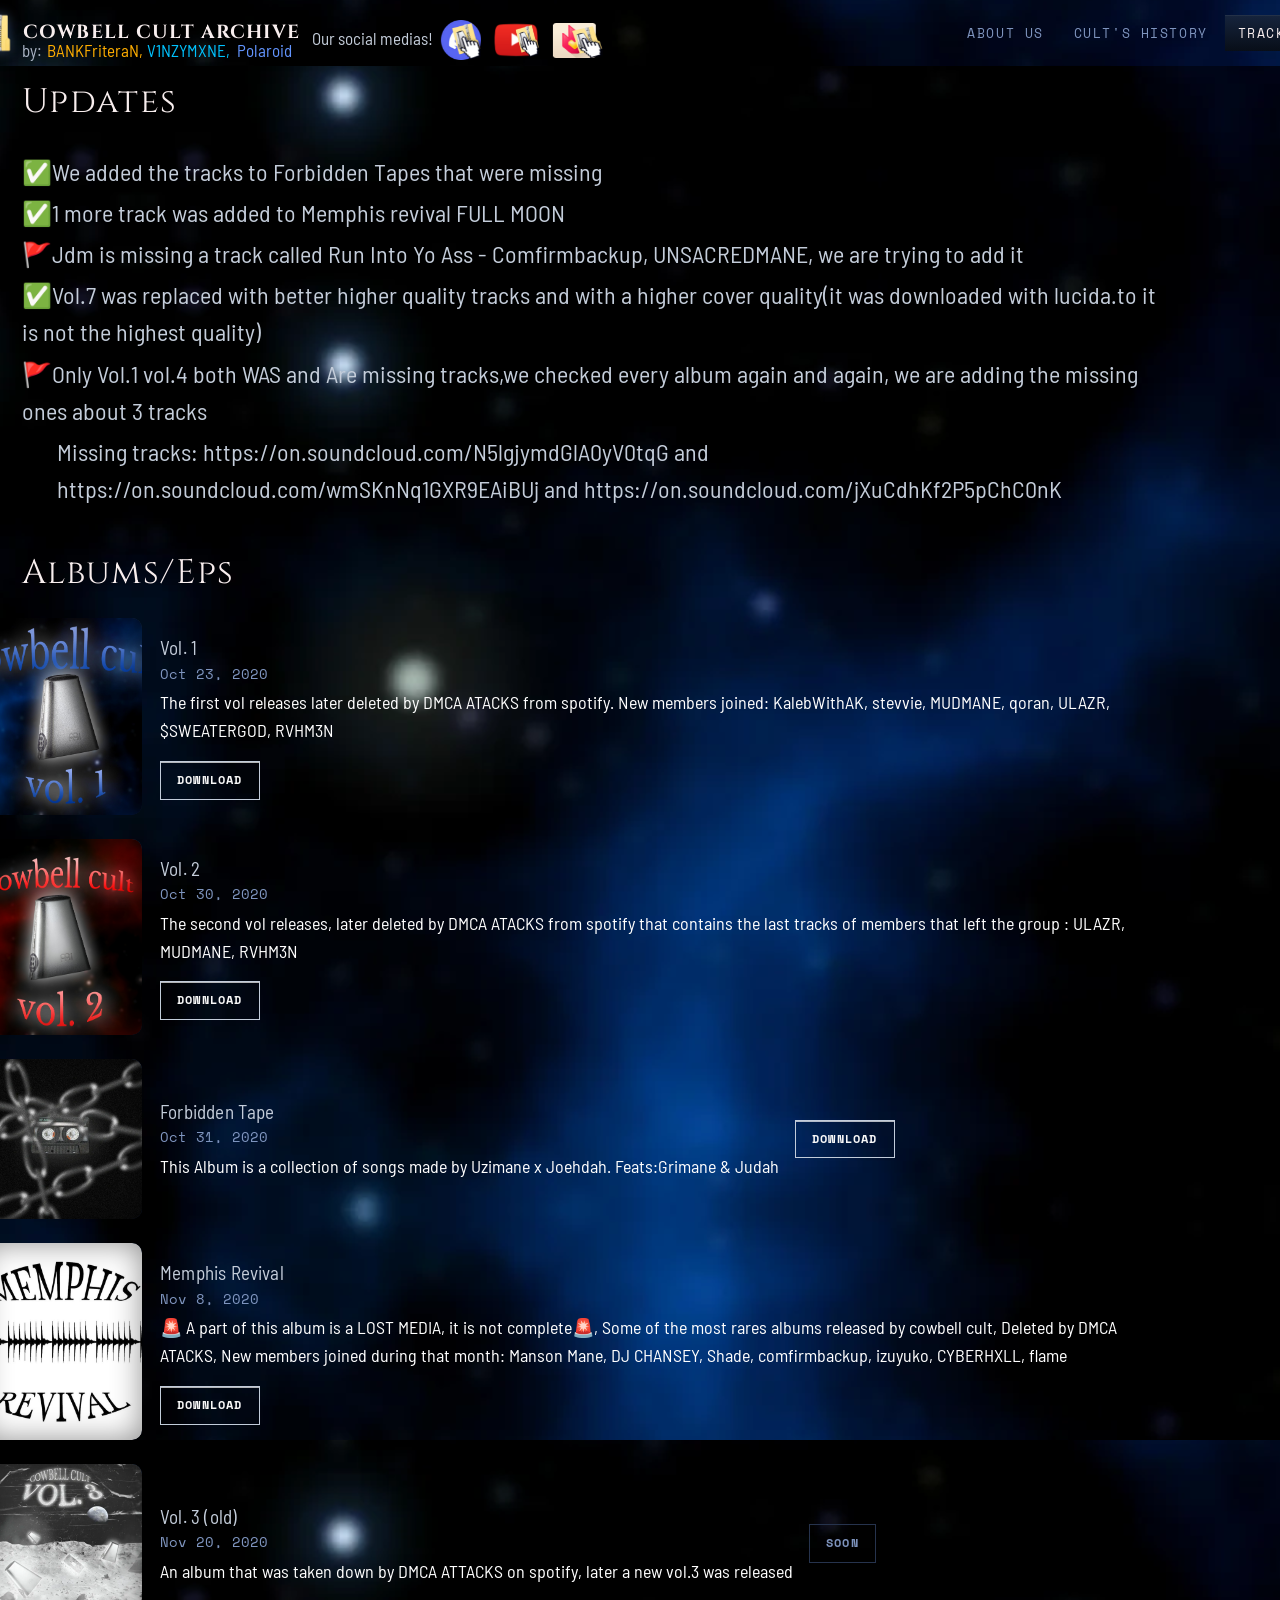
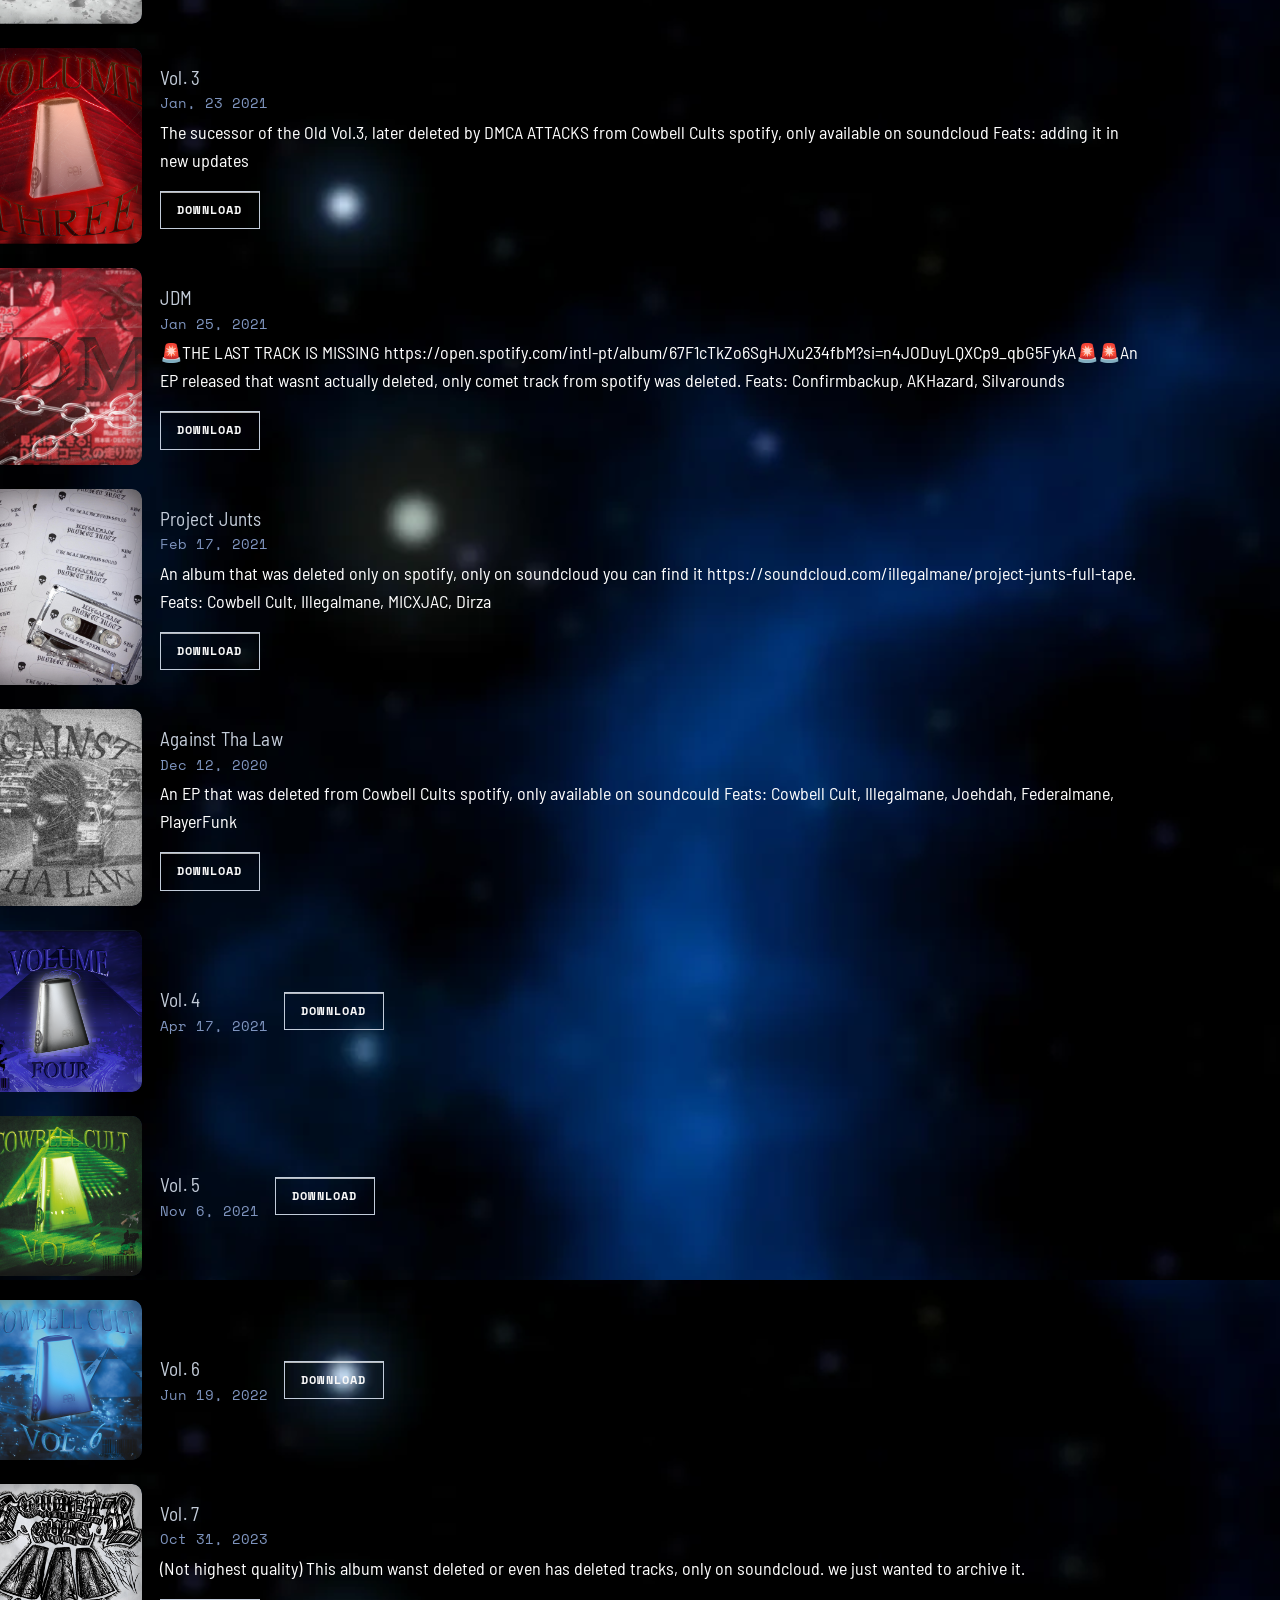
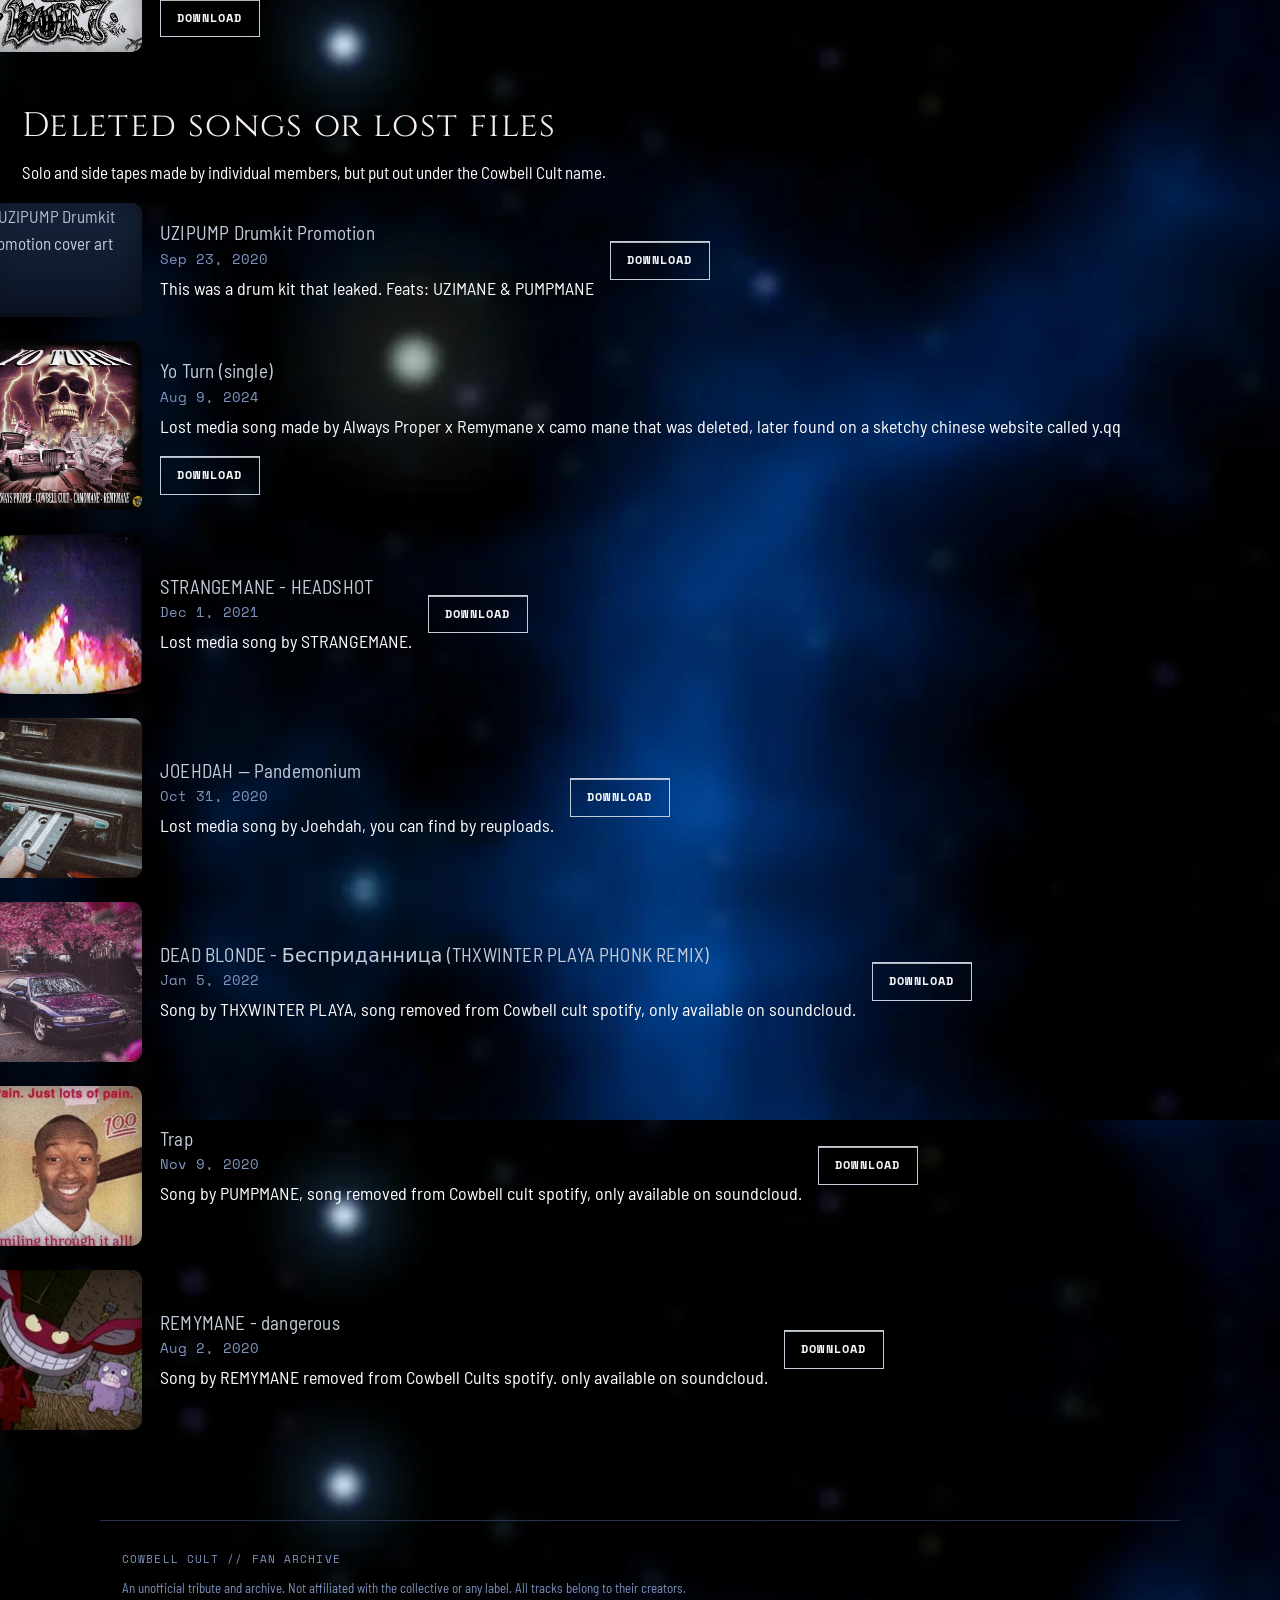
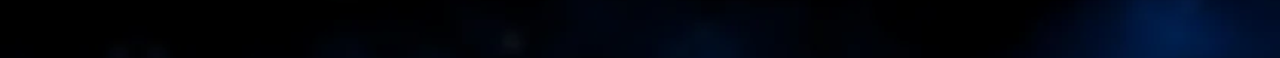
==== archive/index.html @ e98da4b5 "Update index.html" ====
<!DOCTYPE html>
<html lang="en">
<head>
<meta charset="UTF-8">
<meta name="viewport" content="width=device-width, initial-scale=1.0">
<title>Cowbell Cult Archive</title>
<link rel="icon" type="image/png" href="../assets2/cowbell.png">
<link rel="preconnect" href="https://fonts.googleapis.com">
<link rel="preconnect" href="https://fonts.gstatic.com" crossorigin>
<link href="https://fonts.googleapis.com/css2?family=Cinzel:wght@500;600;700;800;900&family=Barlow+Semi+Condensed:wght@400;500;600;700&family=Space+Mono:wght@400;700&display=swap" rel="stylesheet">
<style>
::-webkit-scrollbar{
  display:none
}
:root{
  background-image: url("../assets2/cowbell background.png");
  --steel:#26334d;--steel-2:#3d5fa1;--chrome-hi:#f8eeee;--chrome:#c4aaaa;--chrome-lo:rgb(126, 148, 190);
  --ice:#7fa9ff;--ice-deep:#2f6bff;--rust:#c87248;--rust-dim:#8a5436;--ink:#c4cdda;--ink-dim:#ffffff;--gold:#d8c06a;--r:4px;
}
*{box-sizing:border-box}
html{scroll-behavior:smooth}
body{
  margin:0;
  background:radial-gradient(1200px 700px at 50% -200px, #11203a 0%, rgba(17,32,58,0) 60%),linear-gradient(180deg, var(--mid) 0%, var(--void) 100%);
  color:var(--ink);font-family:"Barlow Semi Condensed",system-ui,sans-serif;font-size:17px;line-height:1.55;
  -webkit-font-smoothing:antialiased;overflow-x:hidden;
}
a{color:var(--ice);text-decoration:none}
.mono{font-family:"Space Mono",monospace}
.chrome-text{
  font-family:"Cinzel",serif;text-transform:uppercase;line-height:.98;font-weight:900;
  background:linear-gradient(180deg,#ffffff 0%,#d6dde8 36%,#7d8799 52%,#aeb9c9 54%,#f2f6fc 74%,#9aa5b6 100%);
  -webkit-background-clip:text;background-clip:text;color:transparent;filter:drop-shadow(0 1px 0 rgba(0,0,0,.6));
}
header{position:sticky;top:0;z-index:10;background: url("../assets2/cowbell background.png"); ;border-bottom:5px; margin-left: -300px; }
.bar{max-width:1080px;margin:0 auto;padding:13px 22px;display:flex;align-items:center;justify-content:space-between;gap:16px}
.brand{display:flex;align-items:center;gap:11px;min-width:0}
.bell{width:40px;height:40px;flex:0 0 auto;object-fit:contain;display:block;filter:drop-shadow(0 0 6px rgba(127,169,255,.35))}
.brand b{font-family:"Cinzel",serif;font-size:19px;letter-spacing:.06em;font-weight:700;text-transform:uppercase;white-space:nowrap;color:var(--chrome-hi)}
nav{margin-right: -300px;display:flex;gap:4px}
.tab{ font-family:"Space Mono",monospace;font-size:13px;letter-spacing:.12em;text-transform:uppercase;color:var(--chrome-lo); padding:8px 13px;cursor:pointer;transition:color .18s;display:inline-block}.tab{font-family:"Space Mono",monospace;font-size:13px;letter-spacing:.12em;text-transform:uppercase;color:var(--chrome-lo); padding:8px 13px;cursor:pointer;transition:color .18s;display:inline-block}
.tab:hover{color:var(--chrome-hi)}
.tab.active{color:var(--chrome-hi);border-color:var(--steel-2);background:linear-gradient(180deg,#16243d,#080e18);box-shadow:inset 0 1px 0 rgba(255,255,255,.06)}
.tab:hover{color:var(--chrome-hi)}
main{max-width:1080px;margin:0 auto;padding:0 22px 90px}
.hero{padding:64px 0 30px;position:relative;text-align:center}
.hero .plate{font-size:clamp(52px,13vw,132px);letter-spacing:.02em;margin:0}
.hero .sub{margin:14px auto 0;max-width:640px;color:var(--ink-dim);font-size:16px}
.sec-head{margin:62px 0 6px;display:flex;align-items:baseline;gap:14px;flex-wrap:wrap}
.sec-head h2{font-family:"Cinzel",serif;letter-spacing:.04em;font-weight:400;font-size:clamp(26px,4.4vw,34px);margin:0;color:var(--chrome-hi)}
.sec-head .sub-note{color:var(--ink-dim);font-size:14px;font-family:"Space Mono",monospace;letter-spacing:.04em}
.lede{color:var(--ink-dim);max-width:680px;margin:0 0 8px}
.year-band{font-family:"Cinzel",serif;font-size:15px;letter-spacing:.22em;color:var(--chrome-lo);font-weight:700;text-transform:uppercase;margin:38px 0 4px;padding-left:42px;position:relative}
.timeline{position:relative;margin-top:14px;padding-left:42px}
.timeline::before{content:"";position:absolute;left:14px;top:6px;bottom:6px;width:2px;background:linear-gradient(180deg,var(--steel-2),var(--steel) 60%,transparent)}
.tl-item{position:relative;padding:14px 0 22px}
.tl-item::before{content:"";position:absolute;left:-34px;top:20px;width:13px;height:13px;background:var(--mid);border:2px solid var(--chrome-lo);box-shadow:0 0 0 4px rgba(4,6,12,1)}
.tl-item.k-release::before{border-color:var(--chrome)}
.tl-item.k-gain::before{border-color:var(--ice)}
.tl-item.k-loss::before{border-color:var(--rust)}
.tl-head{display:flex;align-items:center;gap:12px;flex-wrap:wrap}
.kind{font-family:"Space Mono",monospace;font-size:10px;letter-spacing:.16em;text-transform:uppercase;padding:3px 8px;border:1px solid var(--steel);color:var(--chrome-lo)}
.k-release .kind{color:var(--chrome);border-color:var(--steel-2)}
.k-gain .kind{color:var(--ice);border-color:#2c4a86;background:rgba(47,107,255,.08)}
.k-loss .kind{color:var(--rust);border-color:var(--rust-dim);background:rgba(200,114,72,.08)}
.tl-date{font-family:"Space Mono",monospace;font-size:12px;color:var(--chrome-lo)}
.tl-title{font-size:20px;font-weight:600;color:var(--chrome-hi);margin:7px 0 3px;letter-spacing:.01em}
.tl-body{color:var(--ink-dim);font-size:15.5px;max-width:640px}
.struck{display:inline-block;font-family:"Space Mono",monospace;font-size:10px;letter-spacing:.1em;color:var(--rust);border:1px solid var(--rust-dim);padding:1px 6px;margin-left:6px;vertical-align:middle}
.board{border:1px solid var(--steel);overflow:hidden;margin-top:18px;background:linear-gradient(180deg,#101d33,#0a1322)}
.board-top{display:flex;align-items:center;justify-content:space-between;gap:14px;flex-wrap:wrap;padding:16px 20px;border-bottom:1px solid var(--steel);background:linear-gradient(180deg,#14253f,#0e1a2e)}
.board-top .name{font-family:"Cinzel",serif;letter-spacing:.05em;font-size:18px;font-weight:700;color:var(--chrome-hi);text-transform:uppercase}
.online{display:inline-flex;align-items:center;gap:8px;font-family:"Space Mono",monospace;font-size:12px;letter-spacing:.14em;color:var(--ice)}
.online .dot{width:9px;height:9px;background:var(--ice);box-shadow:0 0 10px var(--ice)}
.grid-info{display:grid;grid-template-columns:repeat(2,1fr)}
.info{padding:14px 20px;border-top:1px solid rgba(38,51,77,.6);border-right:1px solid rgba(38,51,77,.6)}
.info .k{font-family:"Space Mono",monospace;font-size:10px;letter-spacing:.18em;text-transform:uppercase;color:var(--chrome-lo)}
.info .v{margin-top:4px;color:var(--ink);font-size:15px}
.info .v b{color:var(--chrome-hi)}
.tapes{border-radius:10px;display:grid;gap:24px;margin-top:18px;margin-left: -140px;}
.tape{border-radius:10px;display:flex;align-items:stretch;gap:0;border:1px ;overflow:hidden;/* background-image: url("../assets2/vol5.png");*/}
.tape:hover{border-radius:10px;}
.tape .cover{border-radius:10px;flex:0 0 160px;width:104px;align-self:stretch;display:block;position:relative;border-right:1px;background:linear-gradient(180deg,#16243c,#0c1424);overflow:hidden}
.tape .cover img{border-radius:10px;width:100%;height:100%;min-height:104px;object-fit:cover;display:block}
.tape .cover::after{border-radius:10px;content:"";position:absolute;inset:0;pointer-events:none;box-shadow:inset 0 0 30px rgba(0,0,0,.45)}
.tape .body{border-radius:10px;lex:1;padding:15px 18px;display:flex;align-items:center;justify-content:space-between;gap:16px;flex-wrap:wrap}
.tape .left .t{border-radius:10px;font-size:19px;font-weight:700 (--chrome-hi);letter-spacing:.01em}
.tape .left .d{border-radius:10px;font-family:"Space Mono",monospace;font-size:14px;color:var(--chrome-lo);}
.tape .left .feat{border-radius:10px;color:var(--ink-dim);font-size:18px;margin-top:5px}
.tape .right{border-radius:10px;display:flex;align-items:center;gap:10px}
.fmt{font-family:"Space Mono",monospace;font-size:10px;letter-spacing:.1em;color:var(--chrome-lo);border:1px solid var(--steel);padding:3px 7px;white-space:nowrap}
.dl{font-family:"Space Mono",monospace;font-size:12px;letter-spacing:.1em;text-transform:uppercase; color: #f8f8f8; font-weight:700; background:linear-gradient(180deg,#ff000000, #81818100);border:1px solid #c2ccda;padding:9px 16px;cursor:pointer;box-shadow:inset 0 1px 0 rgba(255,255,255,.7);transition:background .16s;white-space:nowrap}
.dl:hover{background:linear-gradient(180deg,#f7f8fc81)}
.dl.disabled{background:linear-gradient(180deg,#2a365000,#1a243600);color:var(--chrome-lo);border-color:var(--steel);box-shadow:none;cursor:not-allowed}
footer{max-width:1080px;margin:0 auto;padding:30px 22px 60px;border-top:1px solid var(--steel);color:var(--chrome-lo);font-size:13px}
footer .mono{font-size:11px;letter-spacing:.1em}
footer a{color:var(--chrome)}
@media(max-width:640px){
  body{font-size:16px}
  .bar{padding:11px 16px}
  .brand b{font-size:17px}
  nav{gap:2px}
 .tab{padding:7px 9px;font-size:10.5px;letter-spacing:.06em}
  main{padding:0 16px 70px}
  .grid-info{grid-template-columns:1fr}
  .info{border-right:none}
  .tape{flex-direction:column}
  .tape .cover{flex-basis:auto;width:100%;border-right:none;border-bottom:1px solid var(--steel)}
  .tape .cover img{min-height:0;aspect-ratio:1/1;max-height:280px}
  .tape .body{justify-content:flex-start}
  .tape .right{width:100%;justify-content:space-between}
}
</style>
</head>
<body>
<header>
  <div class="bar">
    <div class="brand">
      <img class="bell" src="../assets2/cowbell2.png" alt="Cowbell Cult logo">
      <b>Cowbell Cult Archive</b>
      <p style=" position: fixed; top: 20px; margin-left: 50px; z-index: 20; color: #aab4c4;">by:</p>
      <p style=" position: fixed; top: 20px; margin-left: 75px; z-index: 20; color: #ffae00;">BANKFriteraN,</p>
      <p style=" position: fixed; top: 20px; margin-left: 175px; z-index: 20; color: #00c3ff;">V1NZYMXNE,</p>
      <p style=" position: fixed; top: 20px; margin-left: 265px; z-index: 20; color: #6395ff;">Polaroid</p>
      <p style=" position: fixed; top: 20px; margin-left: 340px; z-index: 20; margin-top: 5px;">Our social medias!</p>
      <a href="https://discord.gg/yP2jfHN9r" target="_blank">
        <img src="../assets2/discordlogo.png" alt="Archive's Discord server" style="position: fixed; top: 20px; margin-left: 130px; z-index: 20; width: 40px; height: 40px;">
      </a>
      <a href="https://www.youtube.com/@cowbellcultarchive3/videos" target="_blank">
        <img src="../assets2/youtubelogo.png" alt="Archive's YouTube channel" style="position: fixed; top: 23px; margin-left: 172px; z-index: 20; width: 45px; height: 35px;">
      </a>
       <a href="https://phonk.fandom.com/wiki/Cowbell_Cult" target="_blank">
        <img src="../assets2/fandomwikilogo.png" alt="Archive's Fandom Wiki" style="position: fixed; top: 23px; margin-left: 220px; z-index: 20; width: 50px; height: 35px;">
      </a>
    </div>
    <nav>
      <a class="tab" href="../overview/">About us</a>
      <a class="tab" href="../history/">Cult's History</a>
      <a class="tab active" href="../archive/">Tracks</a>
    </nav>
  </div>
</header>
<main>
  <div>
    <div class="sec-head" style="margin-left: -100px; margin-top: 10px;" ><h2>Updates</h2></div>
    <p style="font-size: 24px; margin-left: -100px;">✅We added the tracks to Forbidden Tapes that were missing</p>
    <p style="font-size: 24px; margin-top:-20px; margin-left: -100px;">✅1 more track was added to Memphis revival FULL MOON</p>
    <p style="font-size: 24px; margin-top:-20px; margin-left: -100px;">🚩Jdm is missing a track called Run Into Yo Ass - Comfirmbackup, UNSACREDMANE, we are trying to add it</p>
    <p style="font-size: 24px; margin-top:-20px; margin-left: -100px;">✅Vol.7 was replaced with better higher quality tracks and with a higher cover quality(it was downloaded with lucida.to it is not the highest quality)</p>
    </div><p style="font-size: 24px; margin-top:-20px; margin-left: -100px;">🚩Only Vol.1 vol.4 both WAS and Are missing tracks,we checked every album again and again, we are adding the missing ones about 3 tracks</p>
    </div><p style="font-size: 24px; margin-top:-20px; margin-left: -65px;">Missing tracks: https://on.soundcloud.com/N5lgjymdGlA0yV0tqG and https://on.soundcloud.com/wmSKnNq1GXR9EAiBUj and https://on.soundcloud.com/jXuCdhKf2P5pChC0nK</p>
  <div class="sec-head" style="margin-top:40px; margin-left: -100px;"><h2>Albums/Eps</h2></div>
  <div class="tapes" id="tapes-root"></div>
  <div class="sec-head" style="margin-top:48px; margin-left: -100px;">
    <h2>Deleted songs or lost files</h2>
  </div>
  <p class="lede" style="margin-left: -100px;">Solo and side tapes made by individual members, but put out under the Cowbell Cult name.</p>
  <div class="tapes" id="member-root"></div>
</main>
<footer>
  <div class="mono">COWBELL CULT // FAN ARCHIVE</div>
  <p style="margin:10px 0 0;max-width:680px">An unofficial tribute and archive. Not affiliated with the collective or any label. All tracks belong to their creators.</p>
</footer>
<script>

  const TAPES = [
    {t:'Vol. 1', d:'Oct 23, 2020', feat:'The first vol releases later deleted by DMCA ATACKS from spotify. New members joined: KalebWithAK, stevvie, MUDMANE, qoran, ULAZR, $SWEATERGOD, RVHM3N', img:'../assets2/vol1.png', dl:'https://drive.google.com/drive/folders/1GNSb6H4re1IPuHWNdXD_JdVyAI5BUivl?usp=drive_link'},
    {t:'Vol. 2', d:'Oct 30, 2020', feat:'The second vol releases, later deleted by DMCA ATACKS from spotify that contains the last tracks of members that left the group : ULAZR, MUDMANE, RVHM3N',  img:'../assets2/vol2.jpg', dl:'https://drive.google.com/drive/folders/18H6wVXX5KkFIA-L-ikNtaqn5kI38nevI?usp=drive_link'},
    {t:'Forbidden Tape', d:'Oct 31, 2020', feat:'This Album is a collection of songs made by Uzimane x Joehdah. Feats:Grimane & Judah', img:'../assets2/forbiddentape.png', dl:'https://drive.google.com/drive/folders/1IV-qzw8D_T8HhGFe66r9QXuGlHOLljfk?usp=drive_link'},
    {t:'Memphis Revival', d:'Nov 8, 2020', feat:'🚨 A part of this album is a LOST MEDIA, it is not complete🚨, Some of the most rares albums released by cowbell cult, Deleted by DMCA ATACKS, New members joined during that month: Manson Mane, DJ CHANSEY, Shade, comfirmbackup, izuyuko, CYBERHXLL, flame ', img:'../assets2/memphis-revival.jpg', dl:'https://drive.google.com/drive/folders/1TF7ib5JTFbnB82eXiEzxdQv9WulVqfW2?usp=drive_link'},
    {t:'Vol. 3 (old)', d:'Nov 20, 2020', feat:'An album that was taken down by DMCA ATTACKS on spotify, later a new vol.3 was released',  img:'../assets2/old vol.3.webp', dl:''},
    {t:'Vol. 3', d:'Jan, 23 2021', feat:'The sucessor of the Old Vol.3, later deleted by DMCA ATTACKS from Cowbell Cults spotify, only available on soundcloud Feats: adding it in new updates',  img:'../assets2/vol3.png', dl:'https://drive.google.com/drive/folders/1h429xRiXwnHhwudprkP8smwtNh04Asgi?usp=drive_link'},
    {t:'JDM', d:'Jan 25, 2021', feat:'🚨THE LAST TRACK IS MISSING https://open.spotify.com/intl-pt/album/67F1cTkZo6SgHJXu234fbM?si=n4JODuyLQXCp9_qbG5FykA🚨🚨An EP released that wasnt actually deleted, only comet track from spotify was deleted. Feats: Confirmbackup, AKHazard, Silvarounds',  img:'../assets2/Jdm.jpg', dl:'https://drive.google.com/drive/folders/1hKu5qpuOYeKMKpm9jEBgJygmLRFU2fJK?usp=drive_link'},
    {t:'Project Junts', d:'Feb 17, 2021', feat:'An album that was deleted only on spotify, only on soundcloud you can find it https://soundcloud.com/illegalmane/project-junts-full-tape. Feats: Cowbell Cult, Illegalmane, MICXJAC, Dirza', img:'../assets2/project junts.jpg', dl:'https://drive.google.com/drive/folders/1_Nwm2XTpyHyBUx2l7ZA0fVmEIcu8_5iD?usp=drive_link'},
    {t:'Against Tha Law', d:'Dec 12, 2020', feat:'An EP that was deleted from Cowbell Cults spotify, only available on soundcould Feats: Cowbell Cult, Illegalmane, Joehdah, Federalmane, PlayerFunk', img:'../assets2/againsthatlaw.jpg', dl:'https://drive.google.com/drive/folders/1oT2jSAOe7T2KGZ4e1um1RUBRi1As8S3m?usp=drive_link'},
    {t:'Vol. 4', d:'Apr 17, 2021', feat:'', img:'../assets2/vol4.png', dl:'https://drive.google.com/drive/folders/1_ykUhoU1Id_vQ4GJuC25J8D6NEs8GJmP?usp=drive_link'},
    {t:'Vol. 5', d:'Nov 6, 2021', feat:'',  img:'../assets2/vol5.jpg', dl:'https://drive.google.com/drive/folders/1e3TFwzSl_cXioutScLxgYjwvaGg7RRNZ?usp=drive_link'},
    {t:'Vol. 6', d:'Jun 19, 2022', feat:'', img:'../assets2/vol6.jpg', dl:'https://drive.google.com/drive/folders/18CB3SvUVexW9hSkP4Yu6T45AKNl8OjL_?usp=drive_link'},
    {t:'Vol. 7', d:'Oct 31, 2023', feat:'(Not highest quality) This album wanst deleted or even has deleted tracks, only on soundcloud. we just wanted to archive it. ', img:'../assets2/vol7.png', dl:'https://drive.google.com/drive/folders/1GGpyjypJxpXPV9ECiwzd0LzSscJZQecW?usp=drive_link'},
  ];
  const MEMBER_TAPES = [
    {t:'UZIPUMP Drumkit Promotion', d:'Sep 23, 2020', feat:'This was a drum kit that leaked. Feats: UZIMANE & PUMPMANE', img:'https://raw.githubusercontent.com/mrpolaroidfreshandclean/Cowbell-Cult-Archive/refs/heads/main/assets2/UZIMANE-UZIPUMP_DRUMKIT_PROMOTION.jpg', dl:'https://drive.google.com/drive/folders/1thdx1pHI7GQ36Zny92D-UlOdqGw24Wce?usp=drive_link'},
    {t:'Yo Turn (single)', d:'Aug 9, 2024', feat:'Lost media song made by Always Proper x Remymane x camo mane that was deleted, later found on a sketchy chinese website called y.qq', img:'../assets2/Yo%20Turn.jpg', dl:'https://drive.google.com/drive/folders/1vAFgva9ML89Da03wvHKbs6V2VBlcTcmt?usp=drive_link'},
    {t:'STRANGEMANE - HEADSHOT', d:'Dec 1, 2021', feat:'Lost media song by STRANGEMANE.', img:'../assets2/headshot.png', dl:'https://drive.google.com/drive/folders/10a9q4ERt7LBb6ZtVWWyCLbaSKyqsO1Dm?usp=drive_link'},
    {t:'JOEHDAH — Pandemonium', d:'Oct 31, 2020', feat:'Lost media song by Joehdah, you can find by reuploads.', img:'../assets2/pandemo.webp', dl:'https://drive.google.com/drive/folders/1WDd3TBAyigch_IG6eYDbemNJwdwxvBXt?usp=drive_link'},
    {t:'DEAD BLONDE - Бесприданница (THXWINTER PLAYA PHONK REMIX)', d:'Jan 5, 2022', feat:'Song by THXWINTER PLAYA, song removed from Cowbell cult spotify, only available on soundcloud.', img:'../assets2/DEAD BLONDE.jpg', dl:'https://drive.google.com/drive/folders/1QNXeCzGi93vwv8KfLtWfnxzFebANac69?usp=drive_link'},
    {t:'Trap', d:'Nov 9, 2020', feat:'Song by PUMPMANE, song removed from Cowbell cult spotify, only available on soundcloud.', img:'../assets2/pain.jpg', dl:'https://drive.google.com/drive/folders/1-EdjhigEawQIt6kg4CmU8tARY4a29fDs?usp=drive_link'},
    {t:'REMYMANE - dangerous', d:'Aug 2, 2020', feat:'Song by REMYMANE removed from Cowbell Cults spotify. only available on soundcloud.', img:'../assets2/dangerousc.jpg', dl:'https://drive.google.com/drive/folders/1akP97QfM7JzIeX8eQNXtnh3R2H0Yawmw?usp=drive_link'},
  ];
  function render(list, mountId){
    const mount = document.getElementById(mountId);
    list.forEach(x=>{
      const el=document.createElement('div');
      el.className='tape';
      const btn = x.dl
        ? '<a class="dl" href="'+x.dl+'" target="_blank" rel="noopener">Download</a>'
        : '<span class="dl disabled" title="No download link yet">Soon</span>';
      el.innerHTML =
        '<div class="cover"><img src="'+x.img+'" alt="'+x.t+' cover art" loading="lazy"></div>'+
        '<div class="body">'+
          '<div class="left">'+
            '<div class="t">'+x.t+'</div>'+
            (x.d?'<div class="d">'+x.d+'</div>':'')+
            (x.feat?'<div class="feat">'+x.feat+'</div>':'')+
          '</div>'+
            '<div class="right">'+
              btn+
            '</div>'+
        '</div>';
      mount.appendChild(el);
    });
  }
  render(TAPES, 'tapes-root');
  render(MEMBER_TAPES, 'member-root');

</script>

</body>
</html>
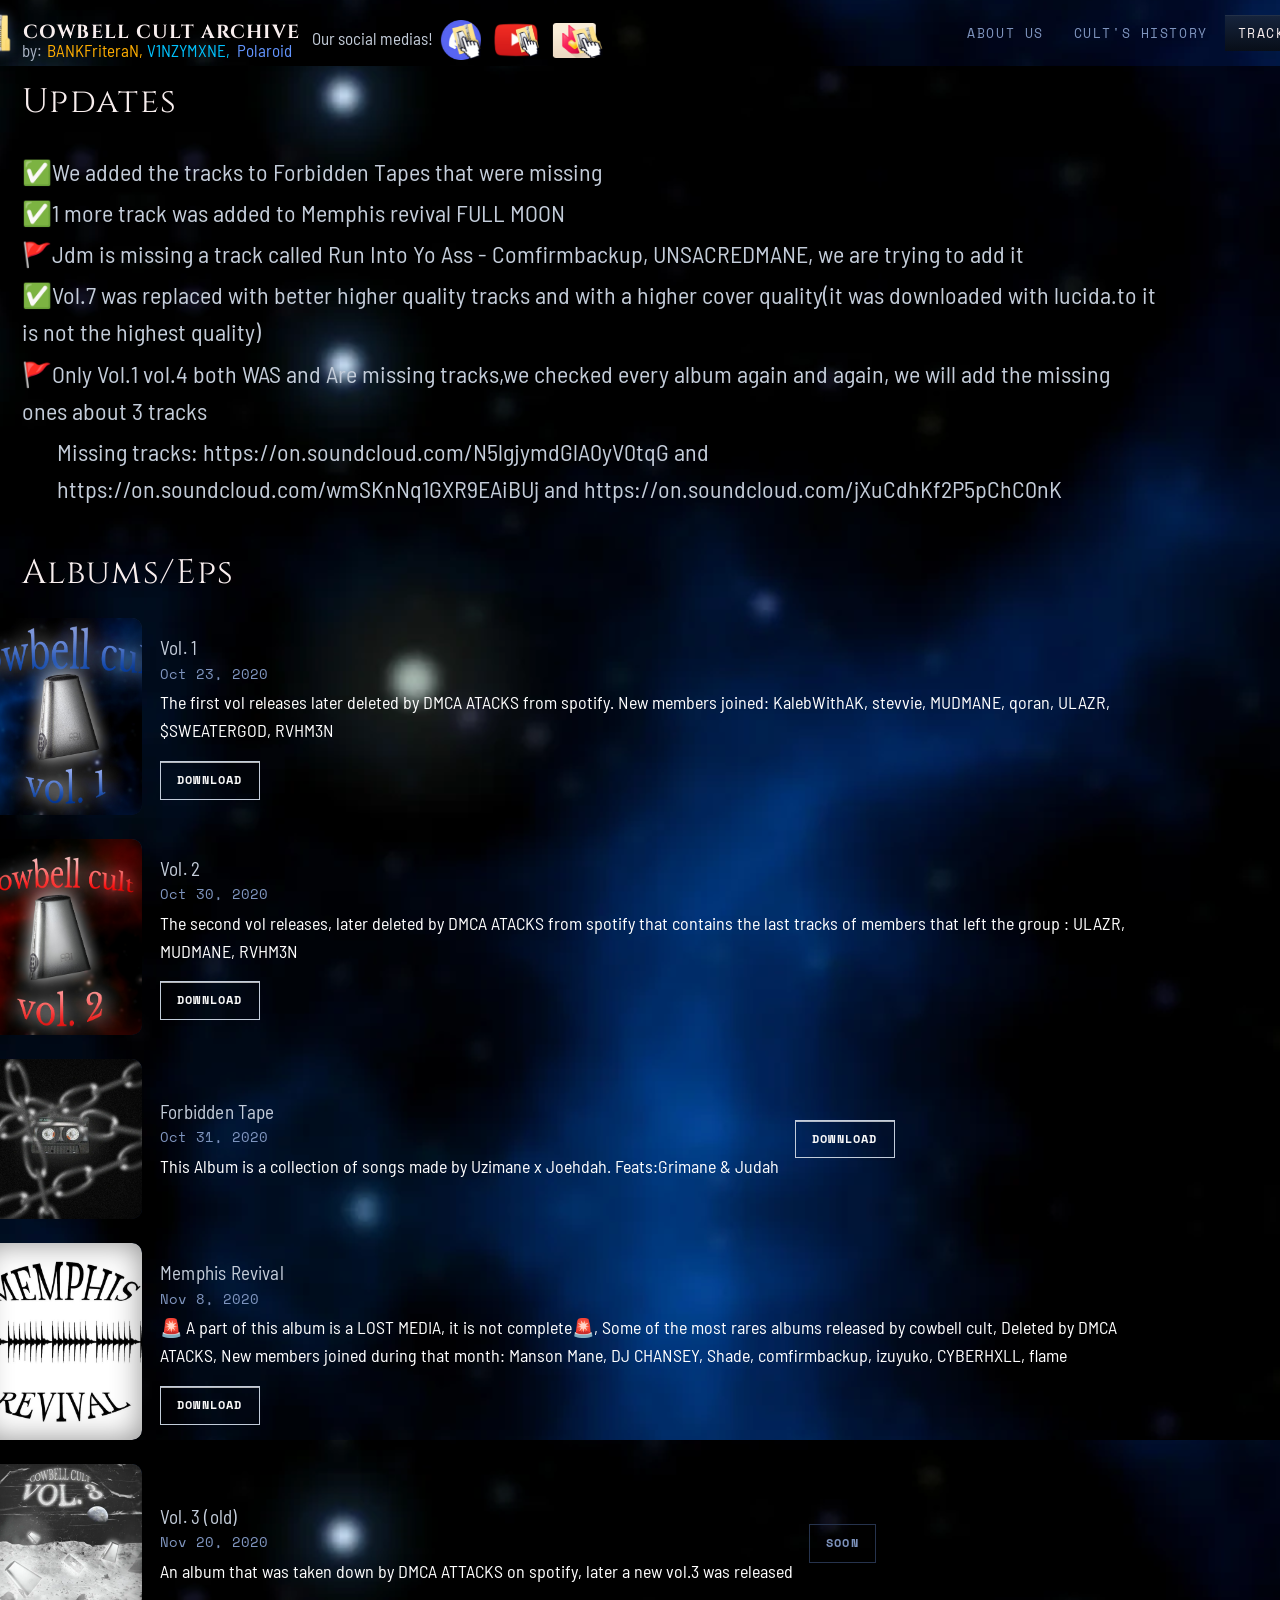
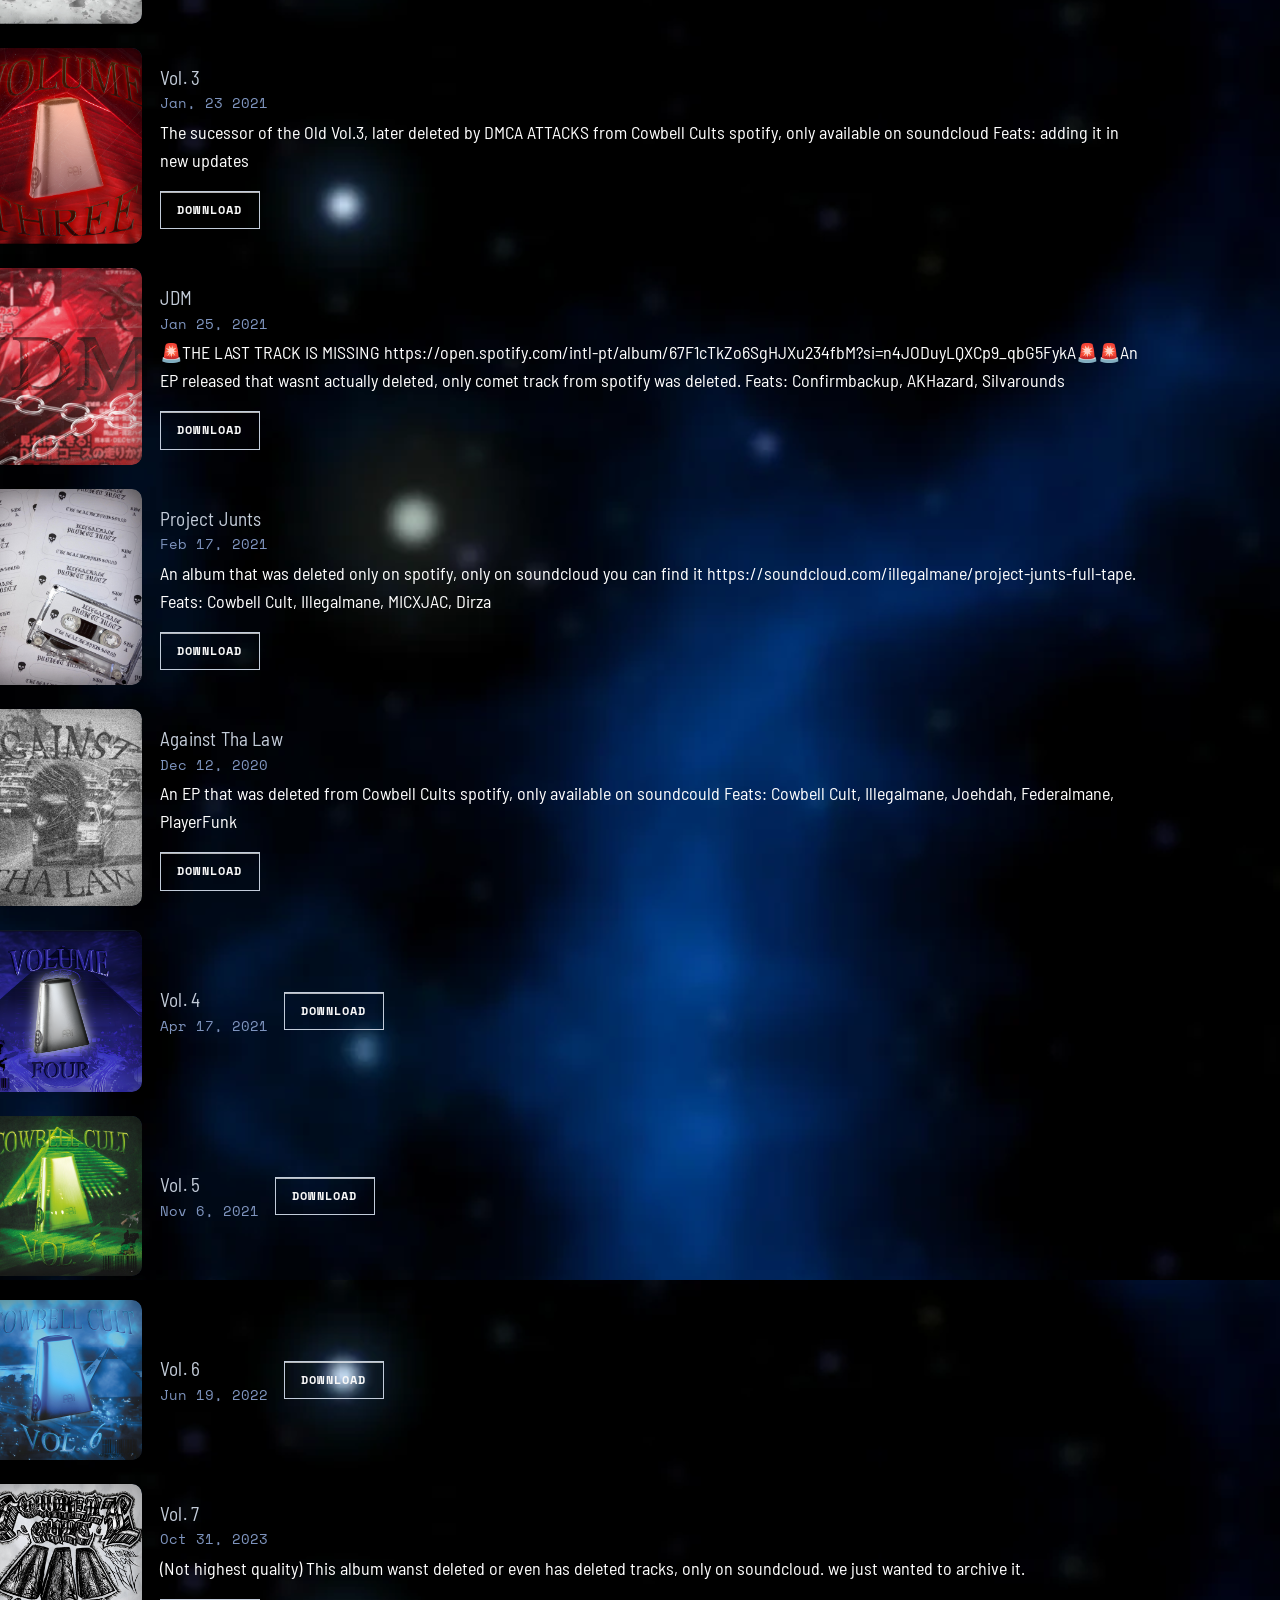
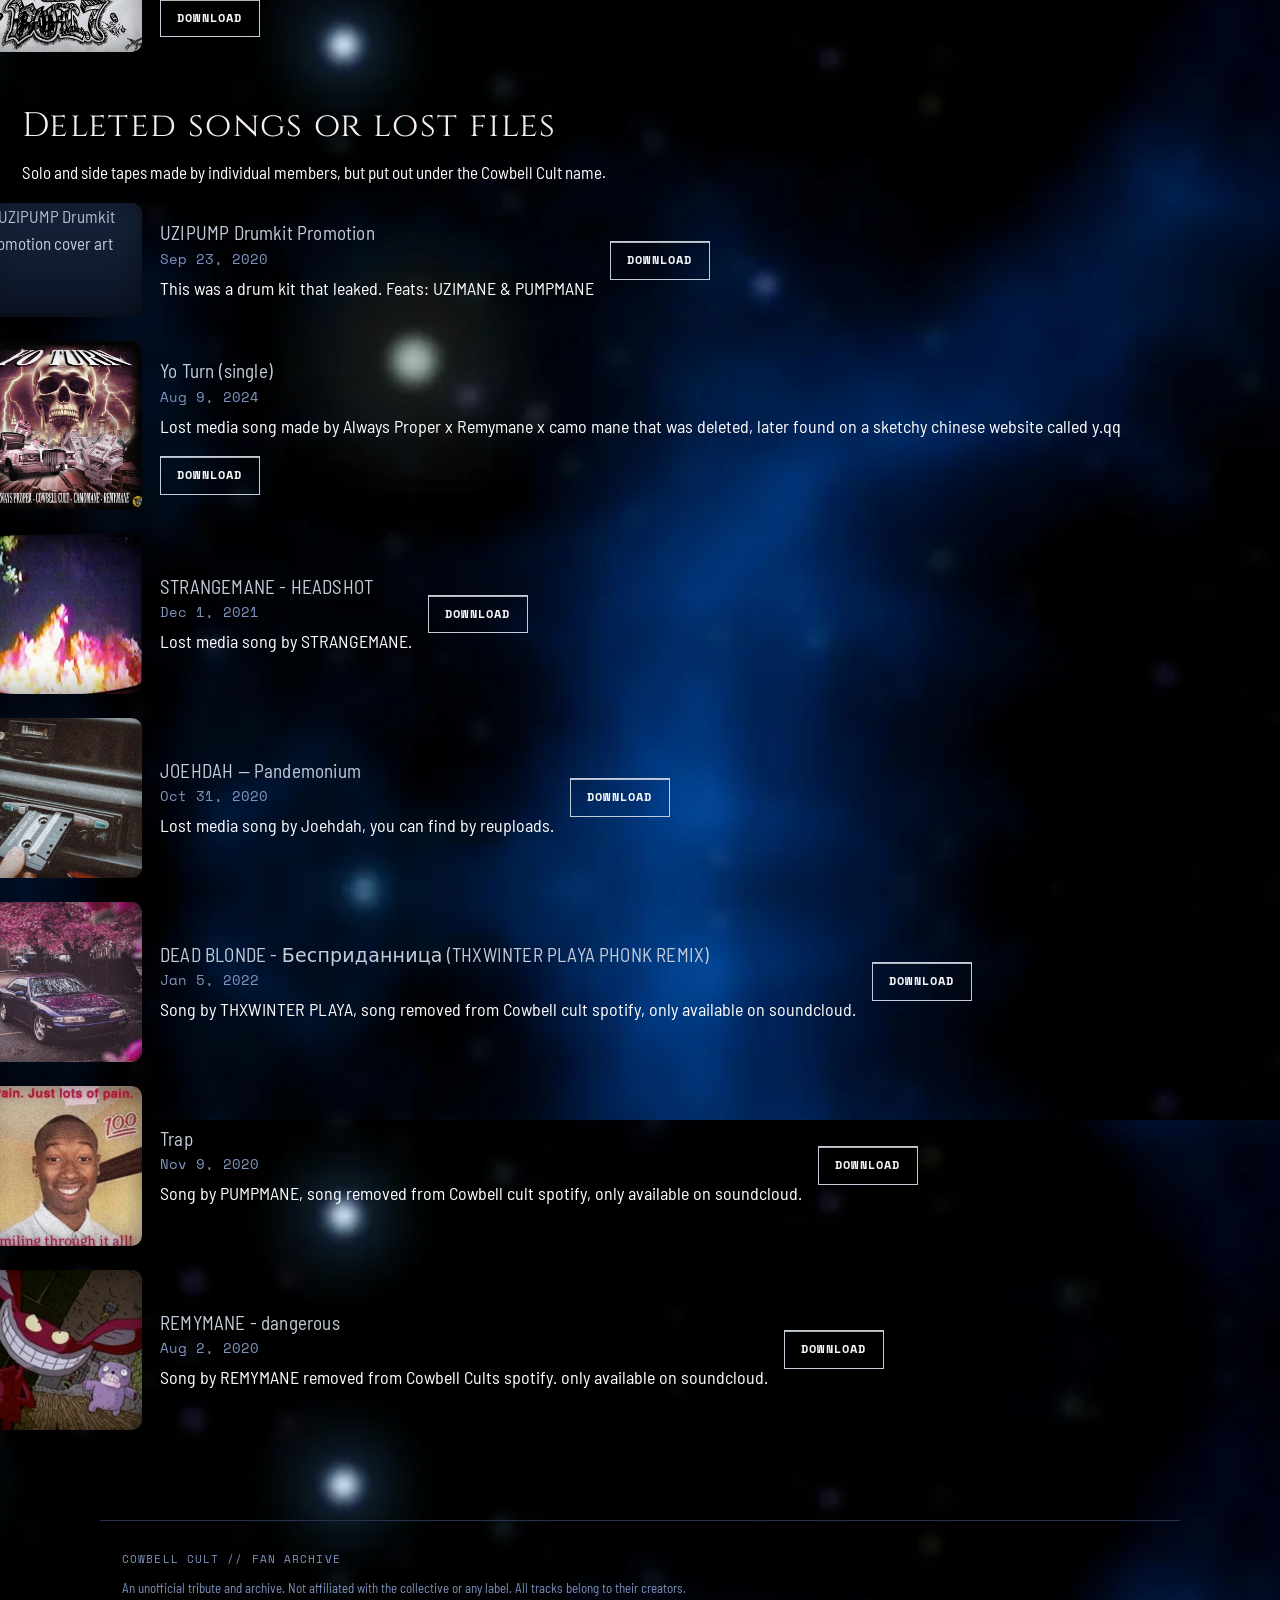
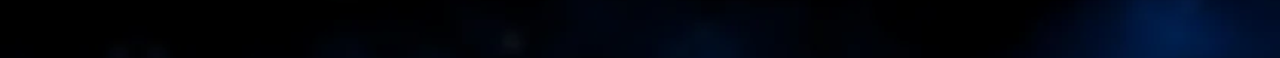
==== commit ca1295f5: "Update index.html" ====
--- a/archive/index.html
+++ b/archive/index.html
@@ -147,7 +147,7 @@
     <p style="font-size: 24px; margin-top:-20px; margin-left: -100px;">✅1 more track was added to Memphis revival FULL MOON</p>
     <p style="font-size: 24px; margin-top:-20px; margin-left: -100px;">🚩Jdm is missing a track called Run Into Yo Ass - Comfirmbackup, UNSACREDMANE, we are trying to add it</p>
     <p style="font-size: 24px; margin-top:-20px; margin-left: -100px;">✅Vol.7 was replaced with better higher quality tracks and with a higher cover quality(it was downloaded with lucida.to it is not the highest quality)</p>
-    </div><p style="font-size: 24px; margin-top:-20px; margin-left: -100px;">🚩Only Vol.1 vol.4 both WAS and Are missing tracks,we checked every album again and again, we are adding the missing ones about 3 tracks</p>
+    </div><p style="font-size: 24px; margin-top:-20px; margin-left: -100px;">🚩Only Vol.1 vol.4 both WAS and Are missing tracks,we checked every album again and again, we will add the missing ones about 3 tracks</p>
     </div><p style="font-size: 24px; margin-top:-20px; margin-left: -65px;">Missing tracks: https://on.soundcloud.com/N5lgjymdGlA0yV0tqG and https://on.soundcloud.com/wmSKnNq1GXR9EAiBUj and https://on.soundcloud.com/jXuCdhKf2P5pChC0nK</p>
   <div class="sec-head" style="margin-top:40px; margin-left: -100px;"><h2>Albums/Eps</h2></div>
   <div class="tapes" id="tapes-root"></div>
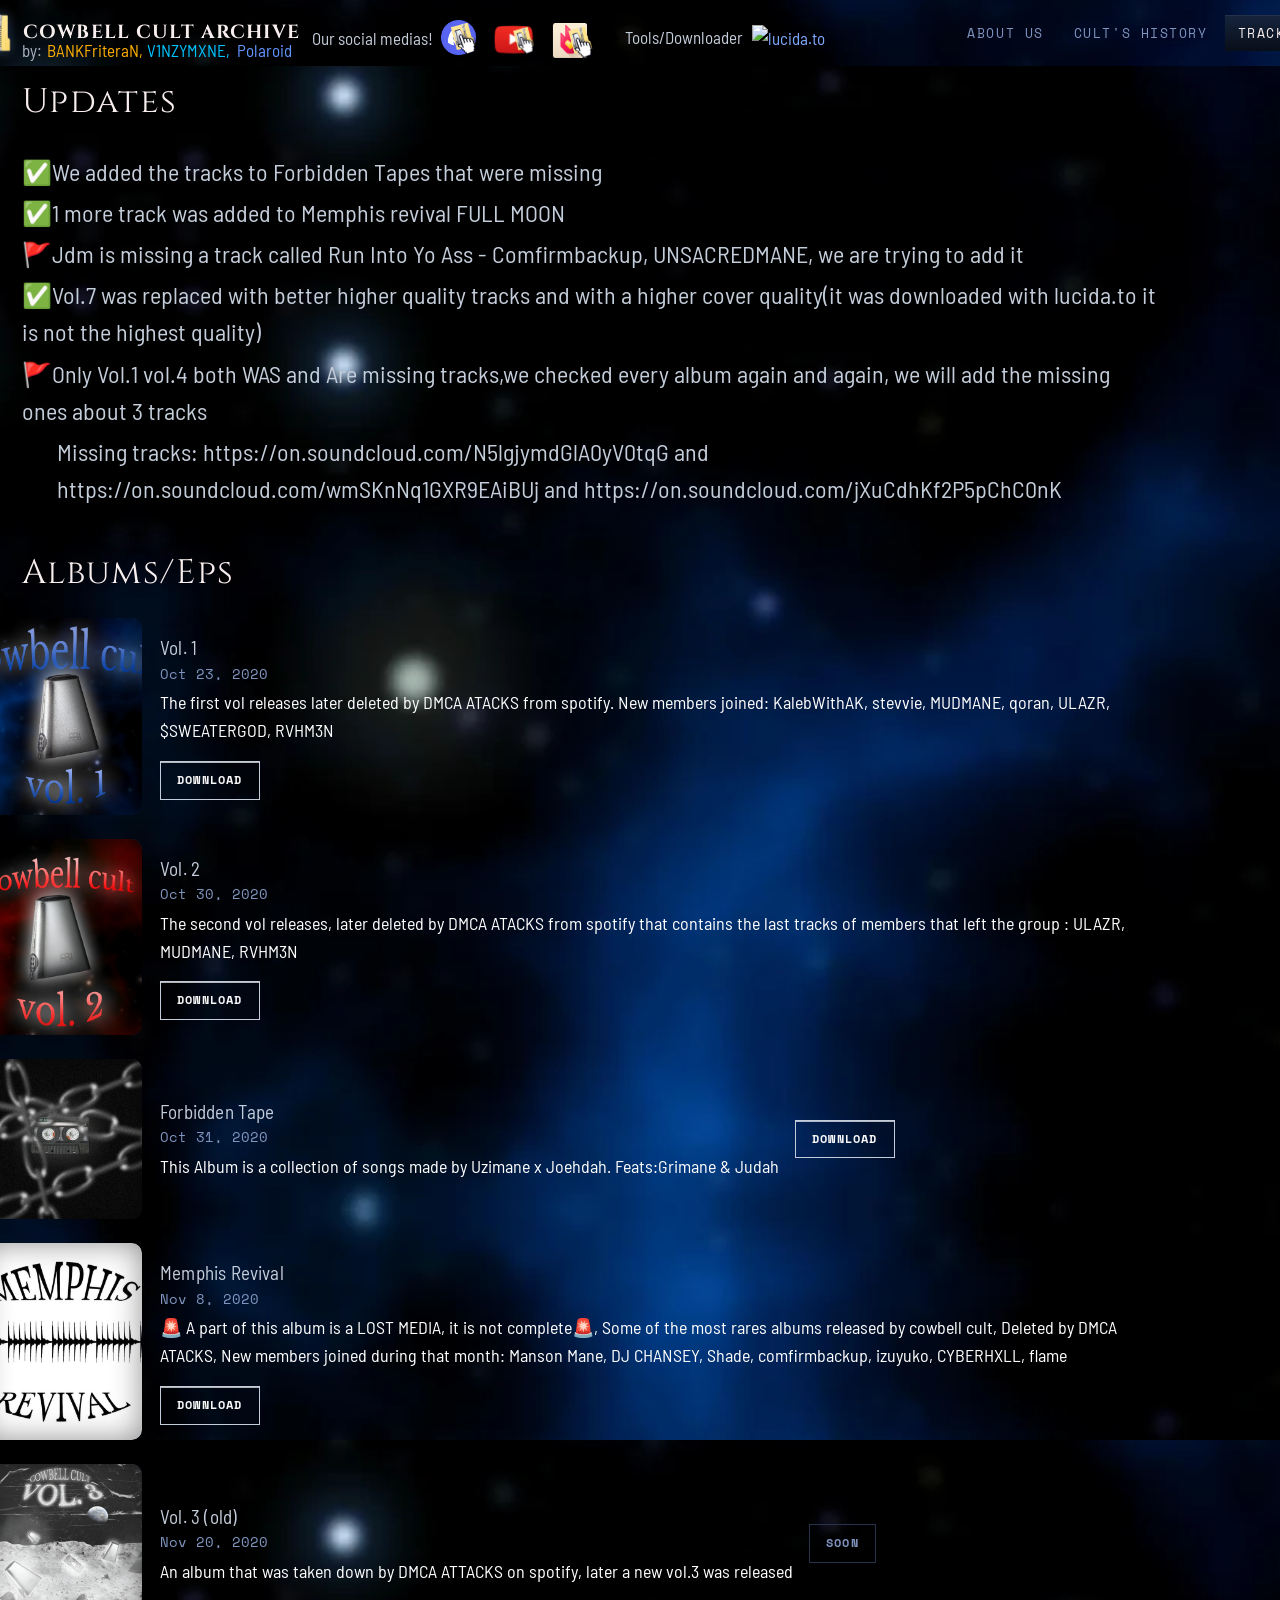
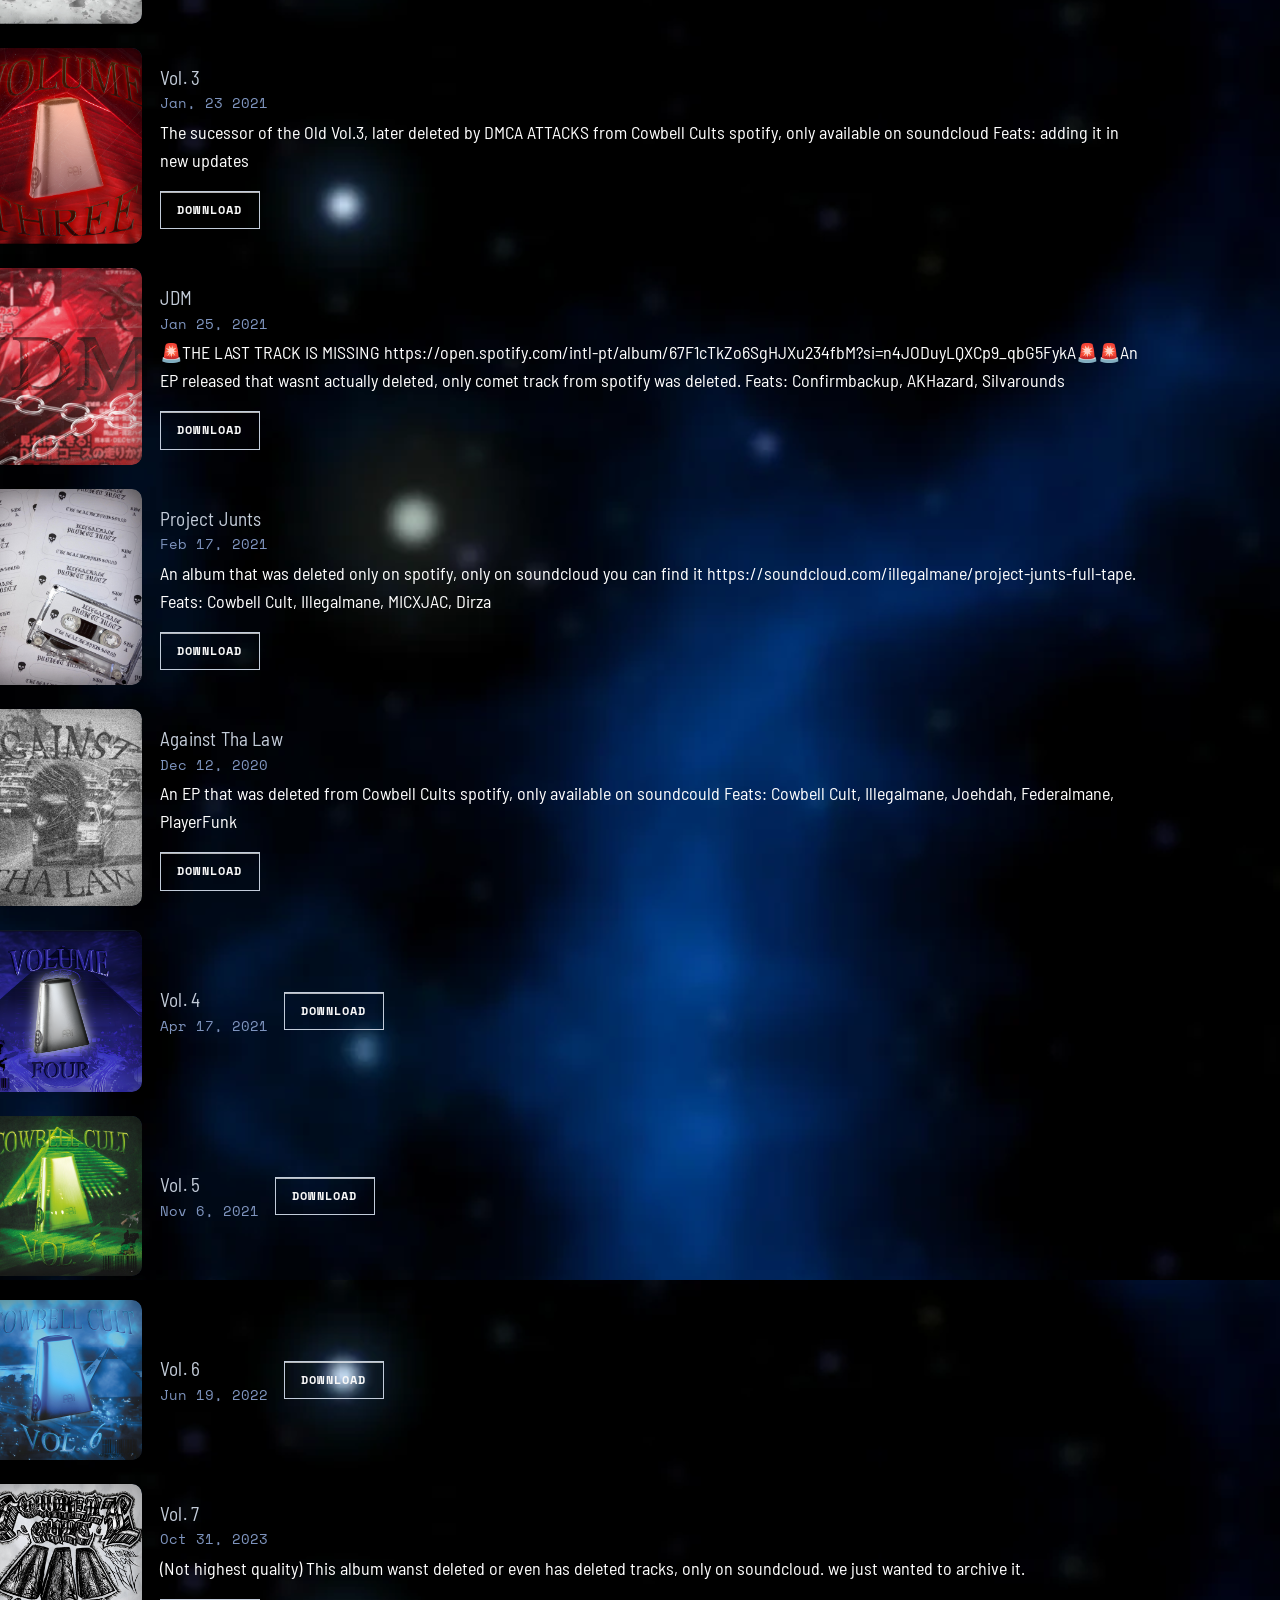
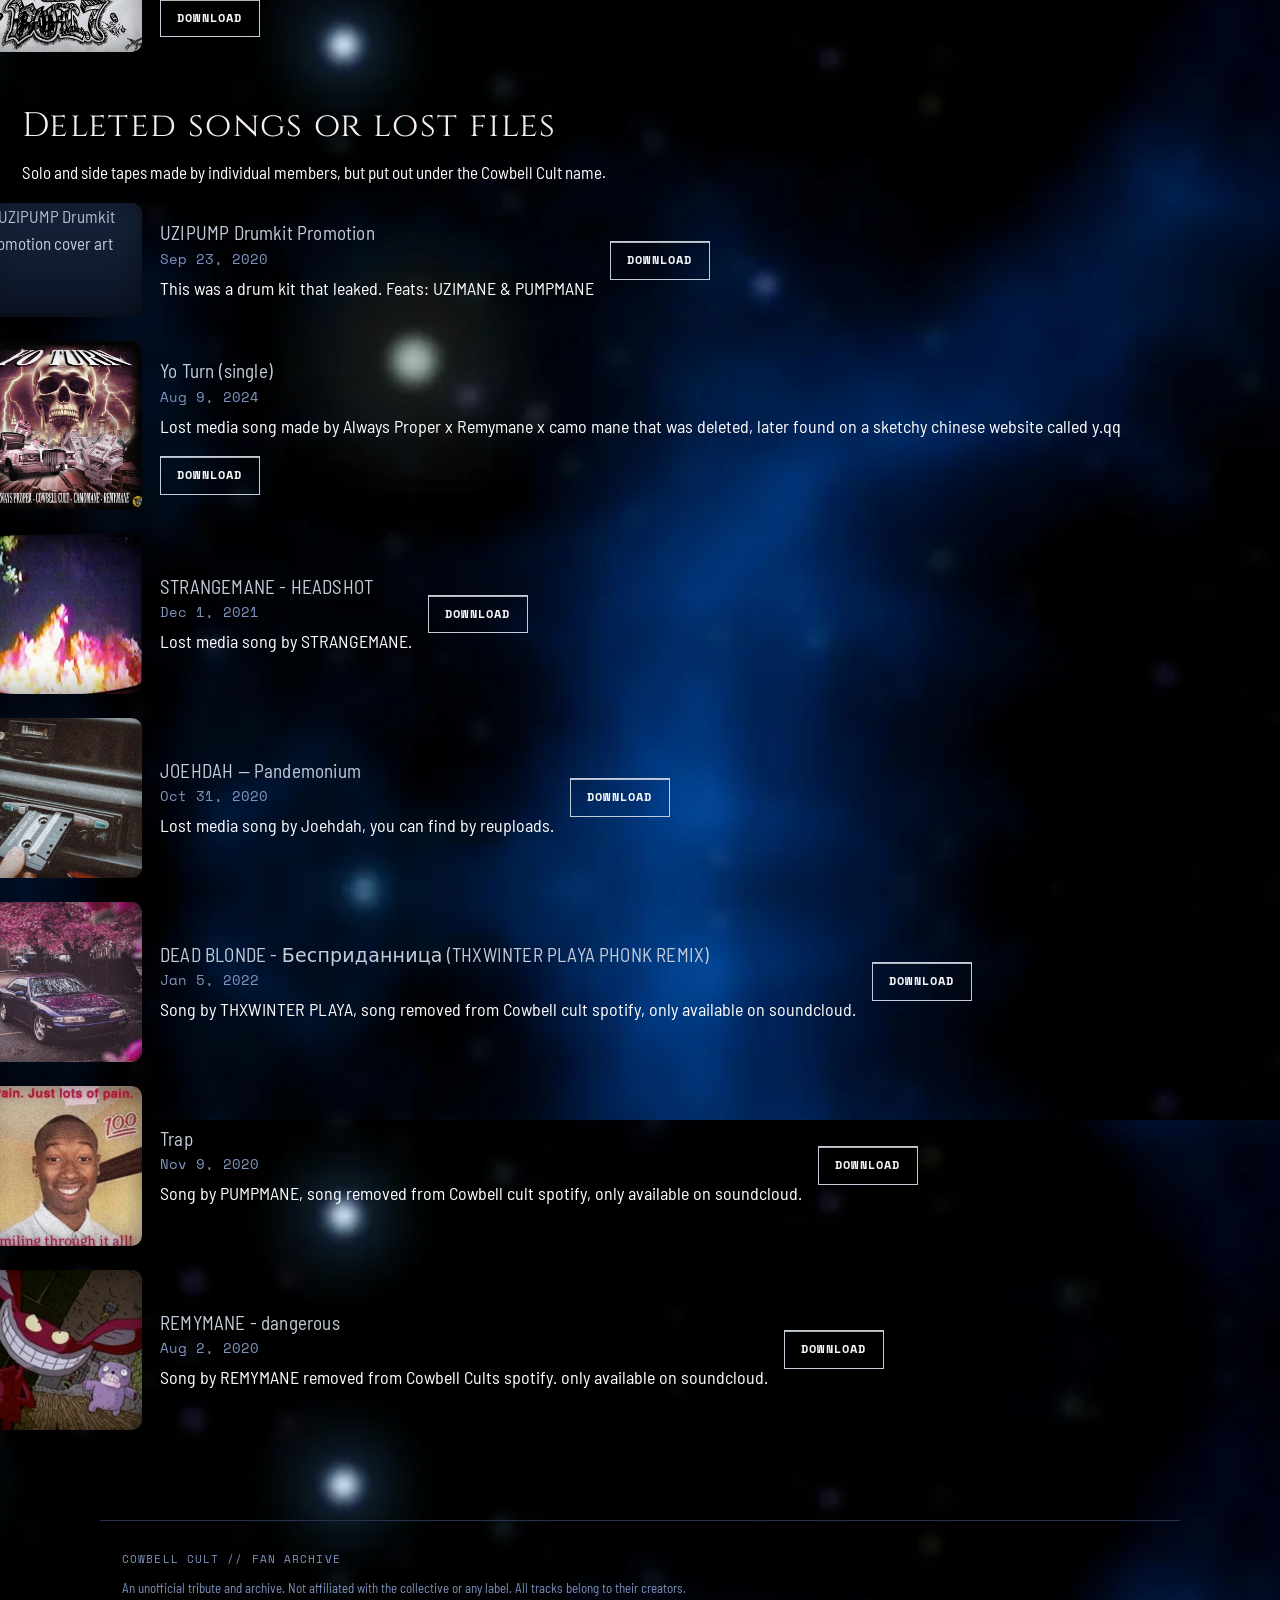
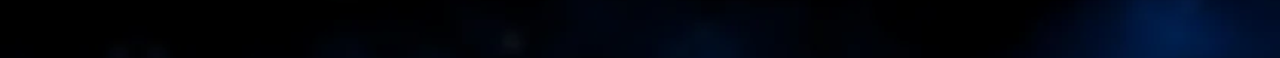
==== commit 8cf77a11: "Update index.html" ====
--- a/archive/index.html
+++ b/archive/index.html
@@ -124,15 +124,20 @@
       <p style=" position: fixed; top: 20px; margin-left: 265px; z-index: 20; color: #6395ff;">Polaroid</p>
       <p style=" position: fixed; top: 20px; margin-left: 340px; z-index: 20; margin-top: 5px;">Our social medias!</p>
       <a href="https://discord.gg/yP2jfHN9r" target="_blank">
-        <img src="../assets2/discordlogo.png" alt="Archive's Discord server" style="position: fixed; top: 20px; margin-left: 130px; z-index: 20; width: 40px; height: 40px;">
+        <img src="../assets2/discordlogo.png" alt="Archive's Discord server" style="position: fixed; top: 20px; margin-left: 130px; z-index: 20; width: 35px; height: 35px;">
       </a>
       <a href="https://www.youtube.com/@cowbellcultarchive3/videos" target="_blank">
-        <img src="../assets2/youtubelogo.png" alt="Archive's YouTube channel" style="position: fixed; top: 23px; margin-left: 172px; z-index: 20; width: 45px; height: 35px;">
-      </a>
-       <a href="https://phonk.fandom.com/wiki/Cowbell_Cult" target="_blank">
-        <img src="../assets2/fandomwikilogo.png" alt="Archive's Fandom Wiki" style="position: fixed; top: 23px; margin-left: 220px; z-index: 20; width: 50px; height: 35px;">
+        <img src="../assets2/youtubelogo.png" alt="Archive's YouTube channel" style="position: fixed; top: 25px; margin-left: 172px; z-index: 20; width: 40px; height: 30px;">
+      </a>
+      <a href="https://phonk.fandom.com/wiki/Cowbell_Cult" target="_blank">
+        <img src="../assets2/fandomwikilogo.png" alt="Archive's Fandom Wiki" style="position: fixed; top: 23px; margin-left: 220px; z-index: 20; width: 40px; height: 35px;">
+      </a>
       </a>
     </div>
+    <p style=" position: relative; top: 20px;  z-index: 20; margin-left: 80px; margin-top: -14px;">Tools/Downloader</p>
+        <a style="position: fixed; margin-left: 780px;"href="https://lucida.to/" target="_blank">
+        <img src="../assets2/lucidalogo.gif" alt="lucida.to" style=" margin-top: 10px; ; z-index: 20; width: 100%; height: 100%;">
+      </a>
     <nav>
       <a class="tab" href="../overview/">About us</a>
       <a class="tab" href="../history/">Cult's History</a>
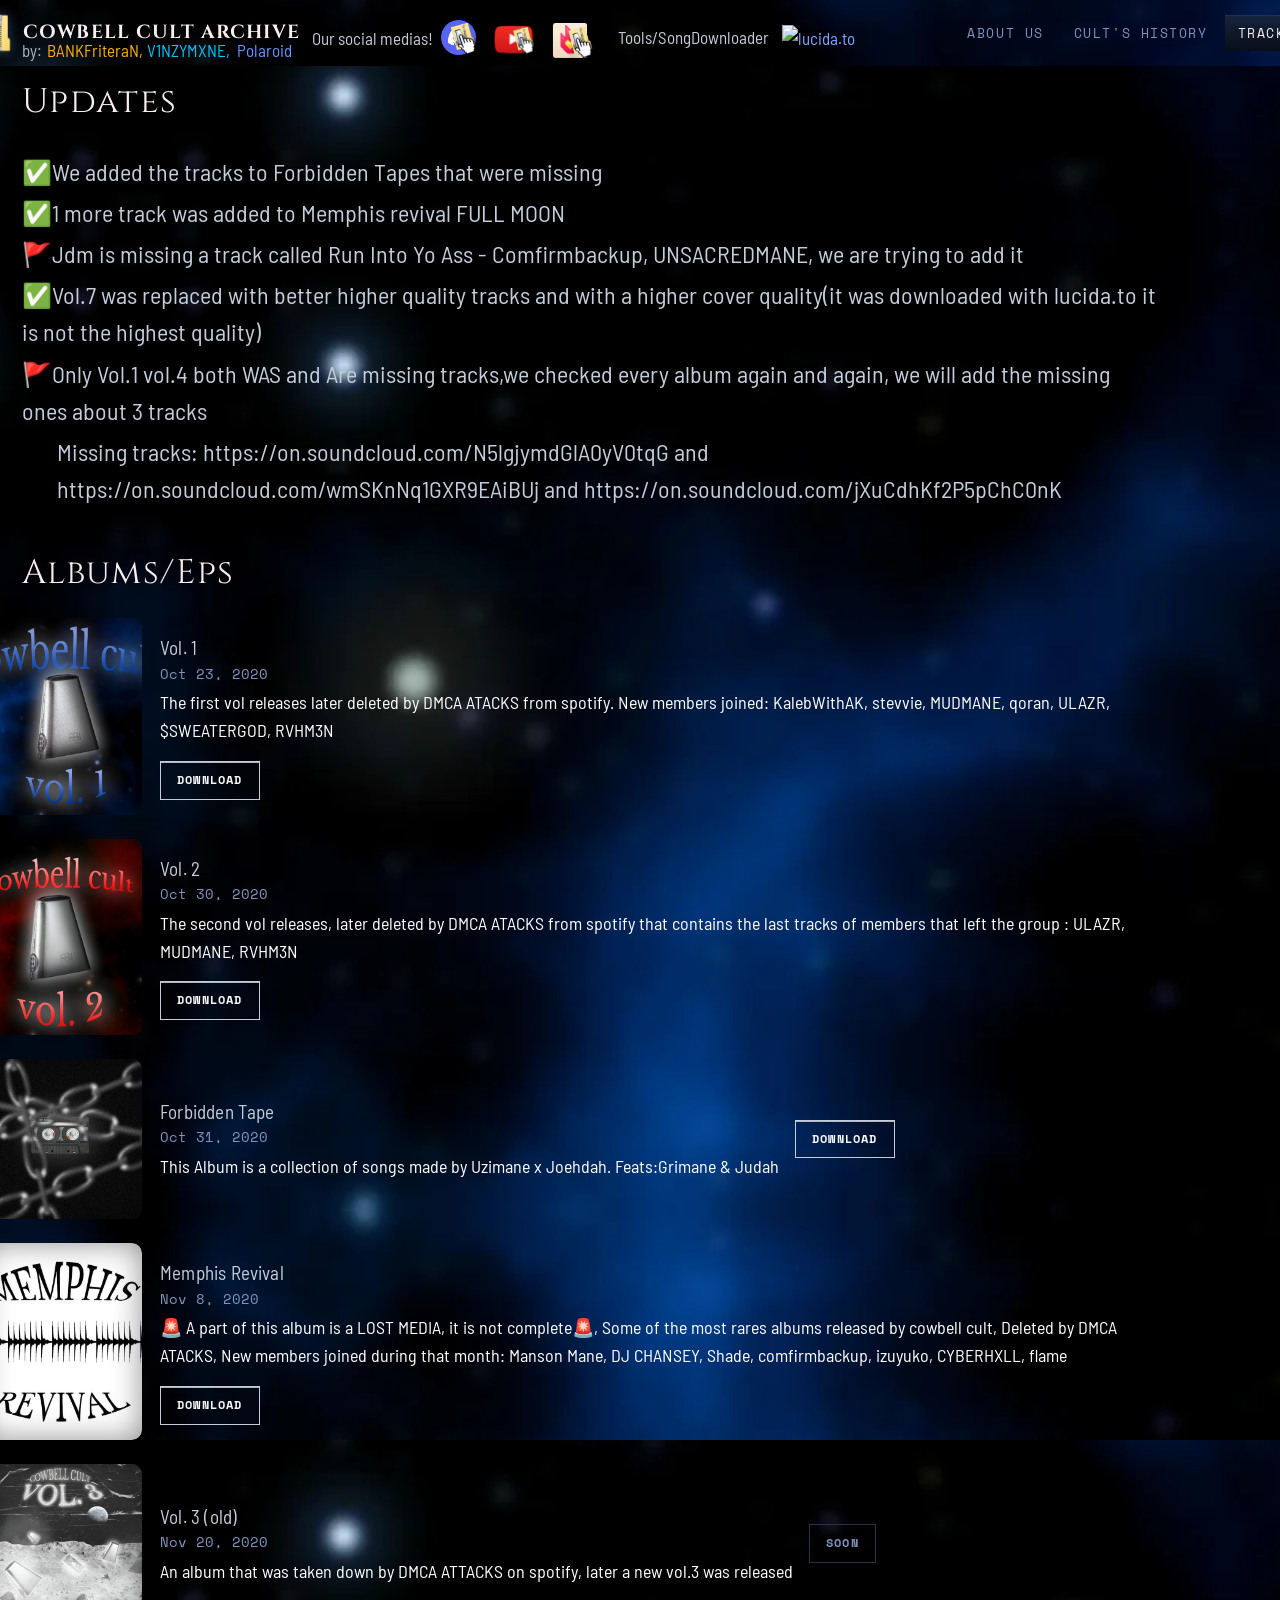
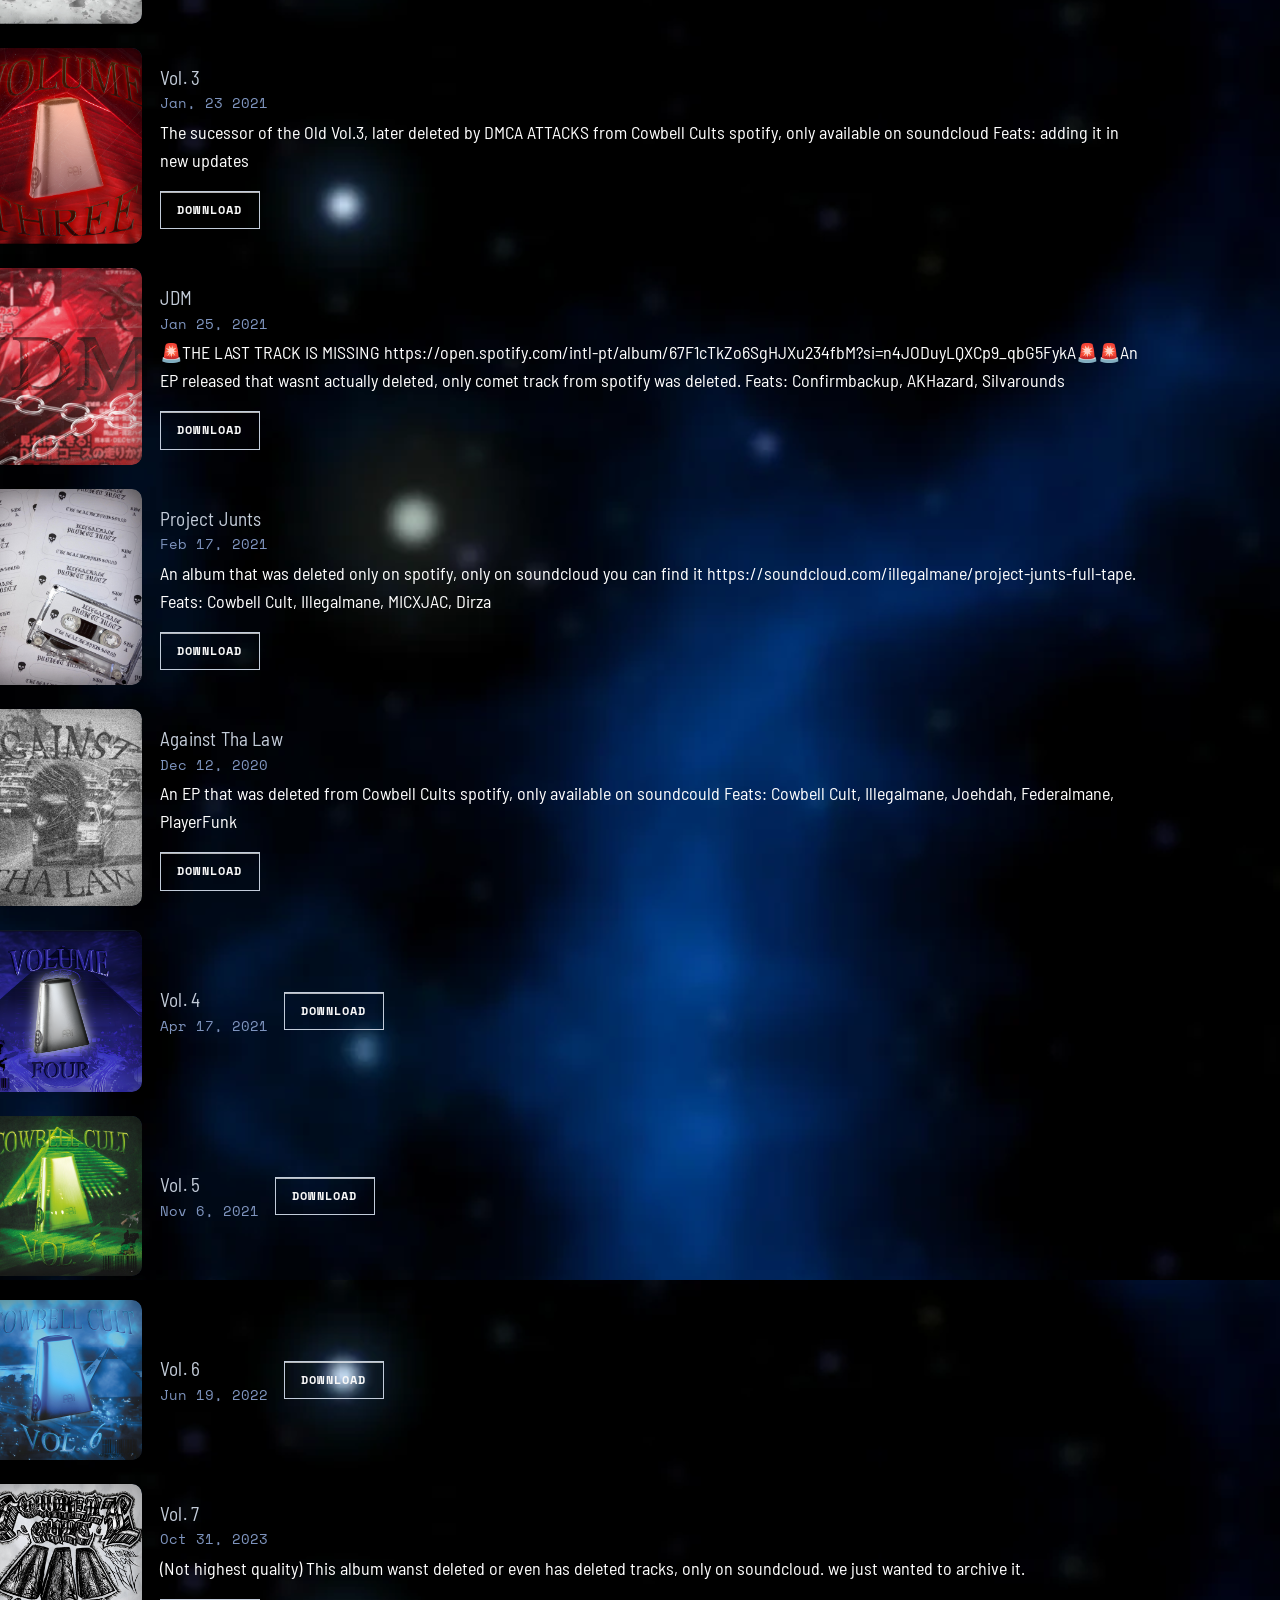
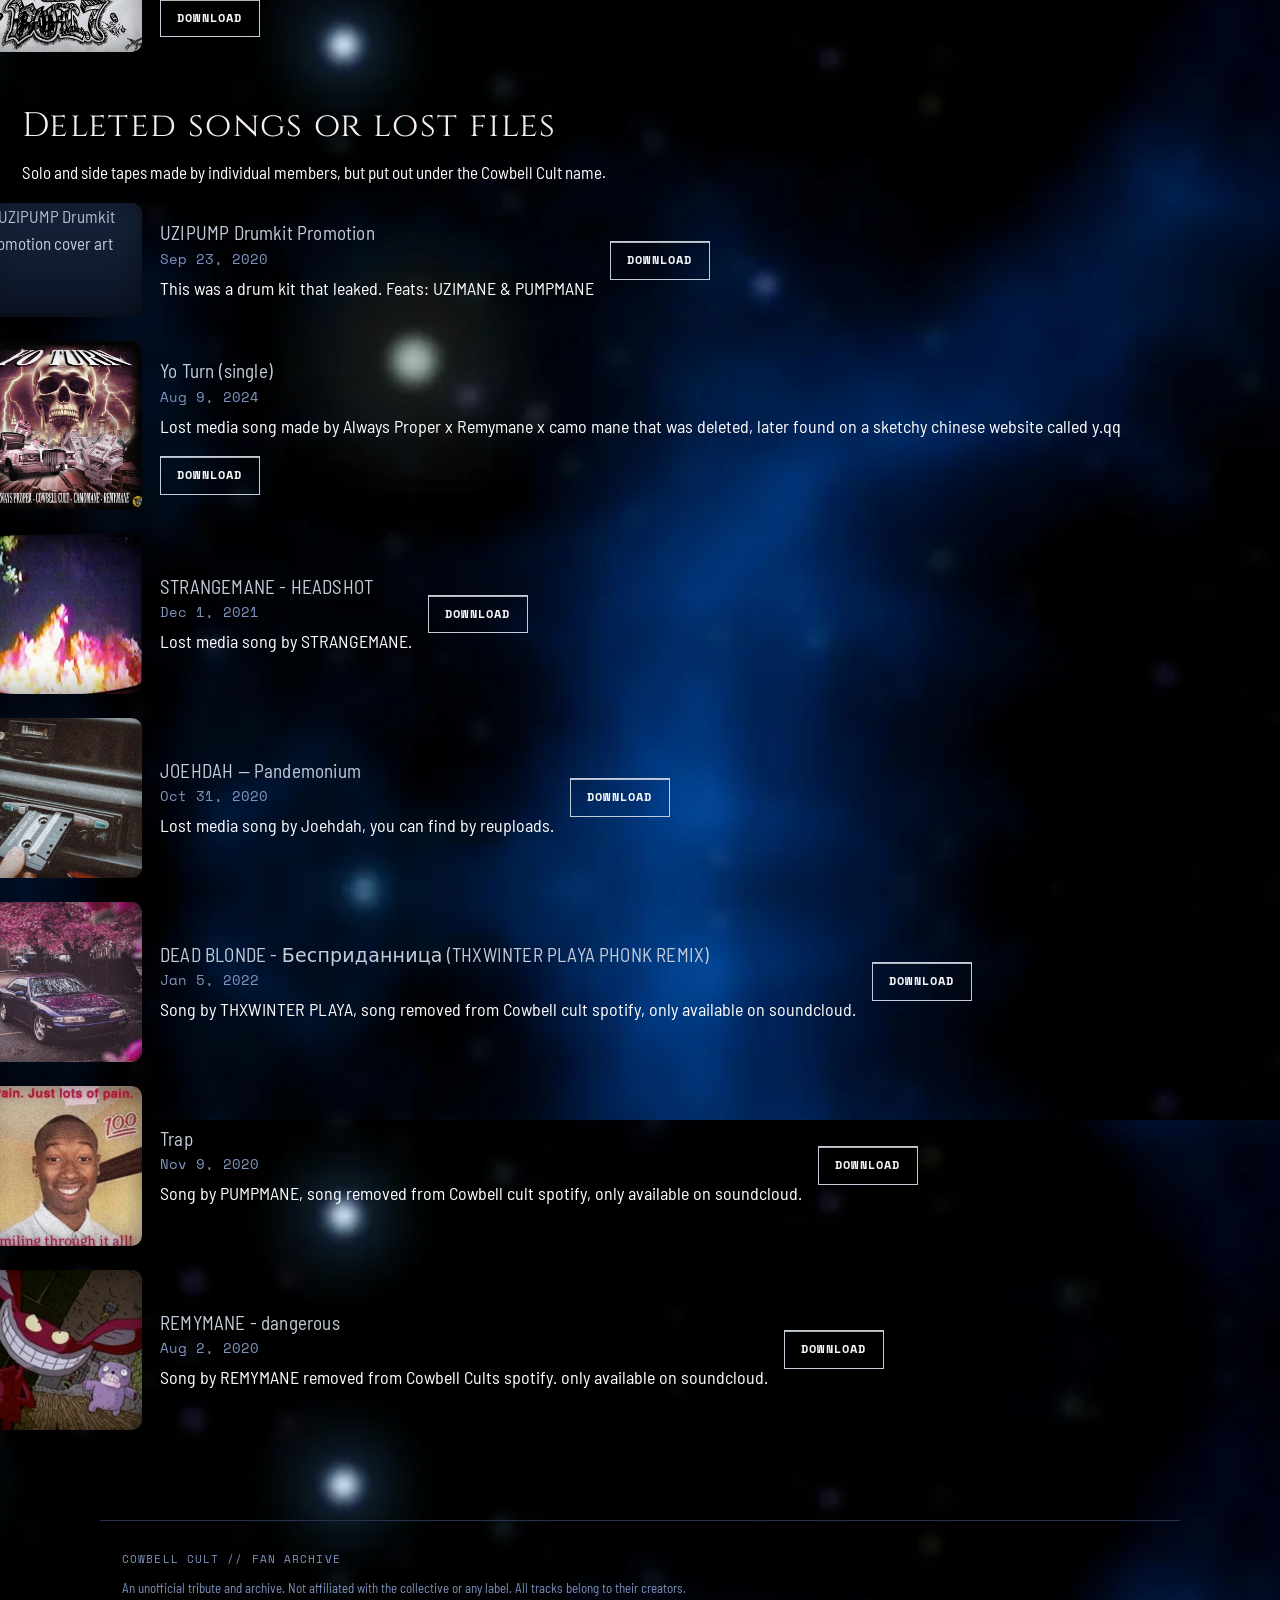
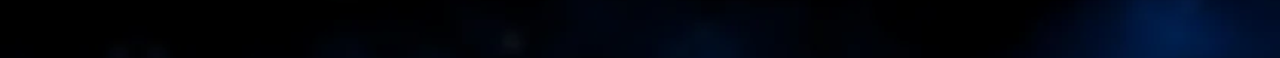
==== commit 40298c6e: "Update Tools section in index.html" ====
--- a/archive/index.html
+++ b/archive/index.html
@@ -134,8 +134,8 @@
       </a>
       </a>
     </div>
-    <p style=" position: relative; top: 20px;  z-index: 20; margin-left: 80px; margin-top: -14px;">Tools/Downloader</p>
-        <a style="position: fixed; margin-left: 780px;"href="https://lucida.to/" target="_blank">
+    <p style=" position: relative; top: 20px;  z-index: 20; margin-left: 100px; margin-top: -14px;">Tools/SongDownloader</p>
+        <a style="position: fixed; margin-left: 810px;"href="https://lucida.to/" target="_blank">
         <img src="../assets2/lucidalogo.gif" alt="lucida.to" style=" margin-top: 10px; ; z-index: 20; width: 100%; height: 100%;">
       </a>
     <nav>
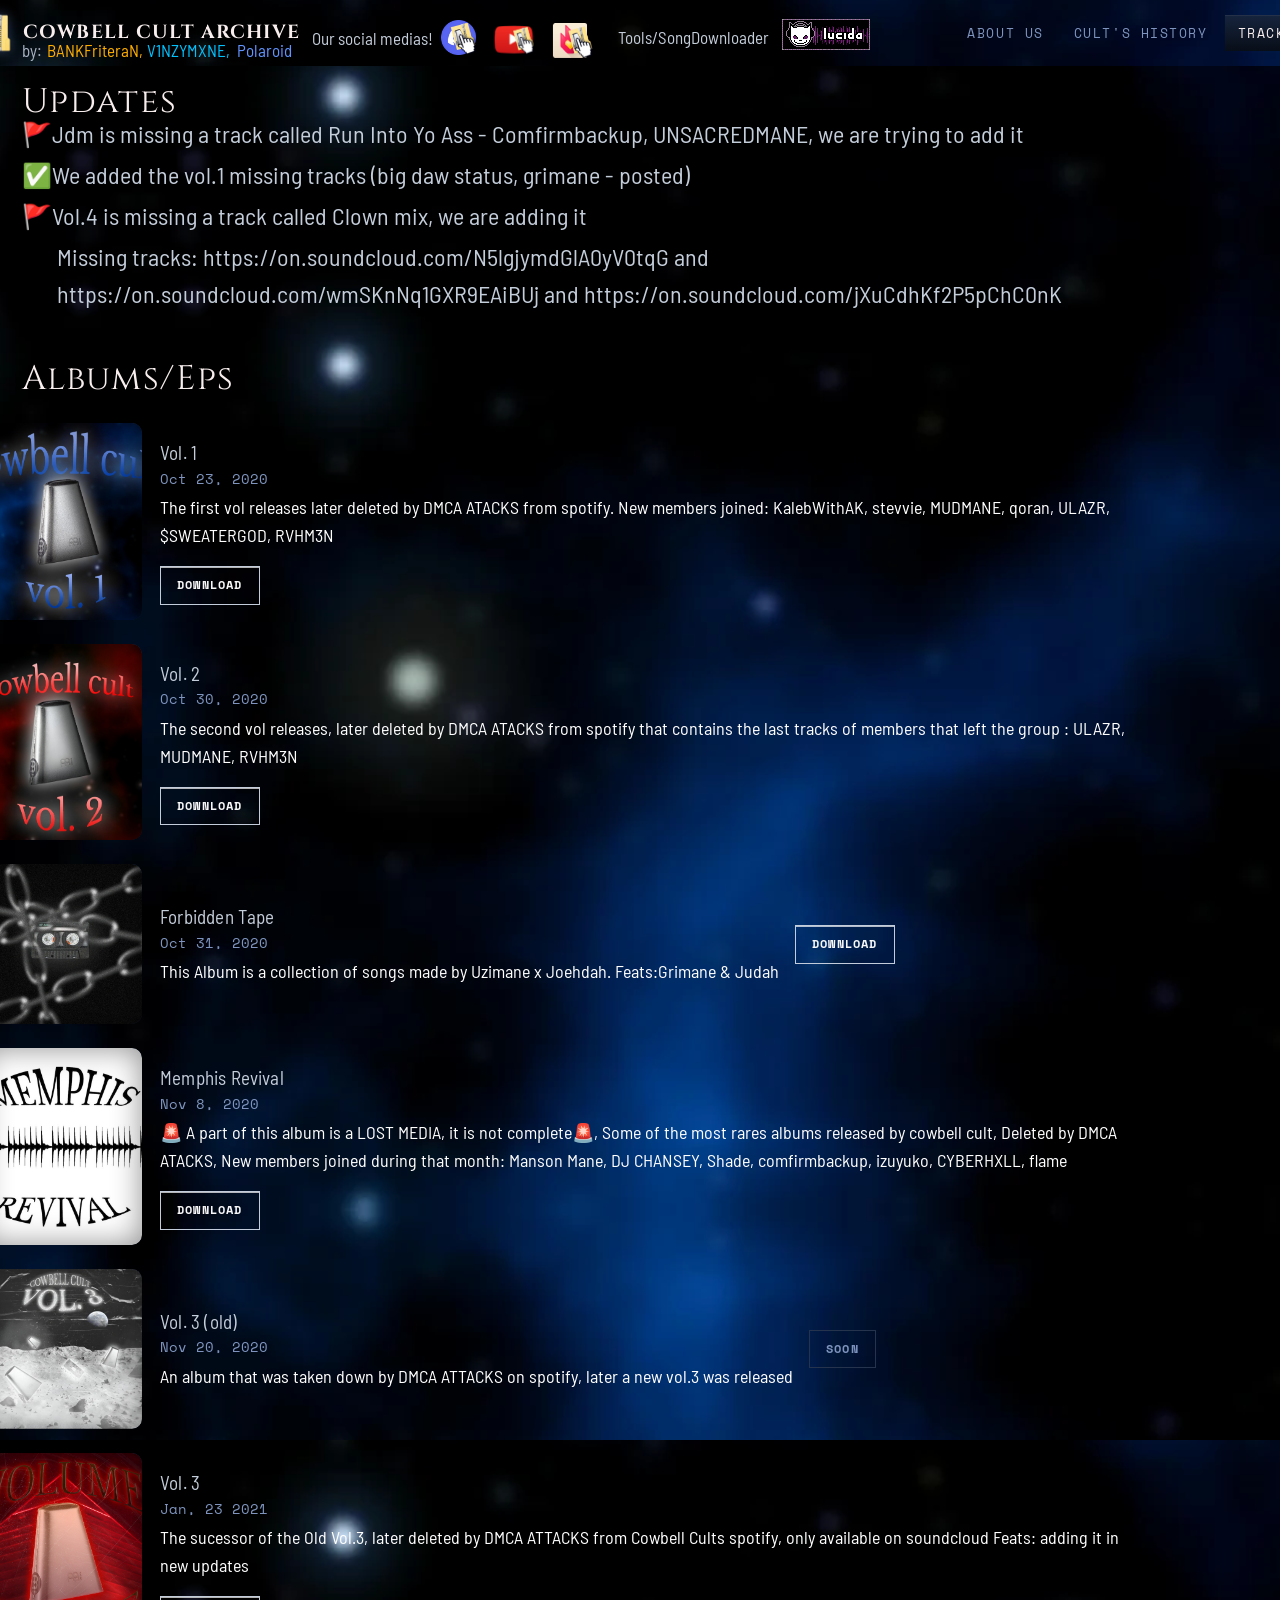
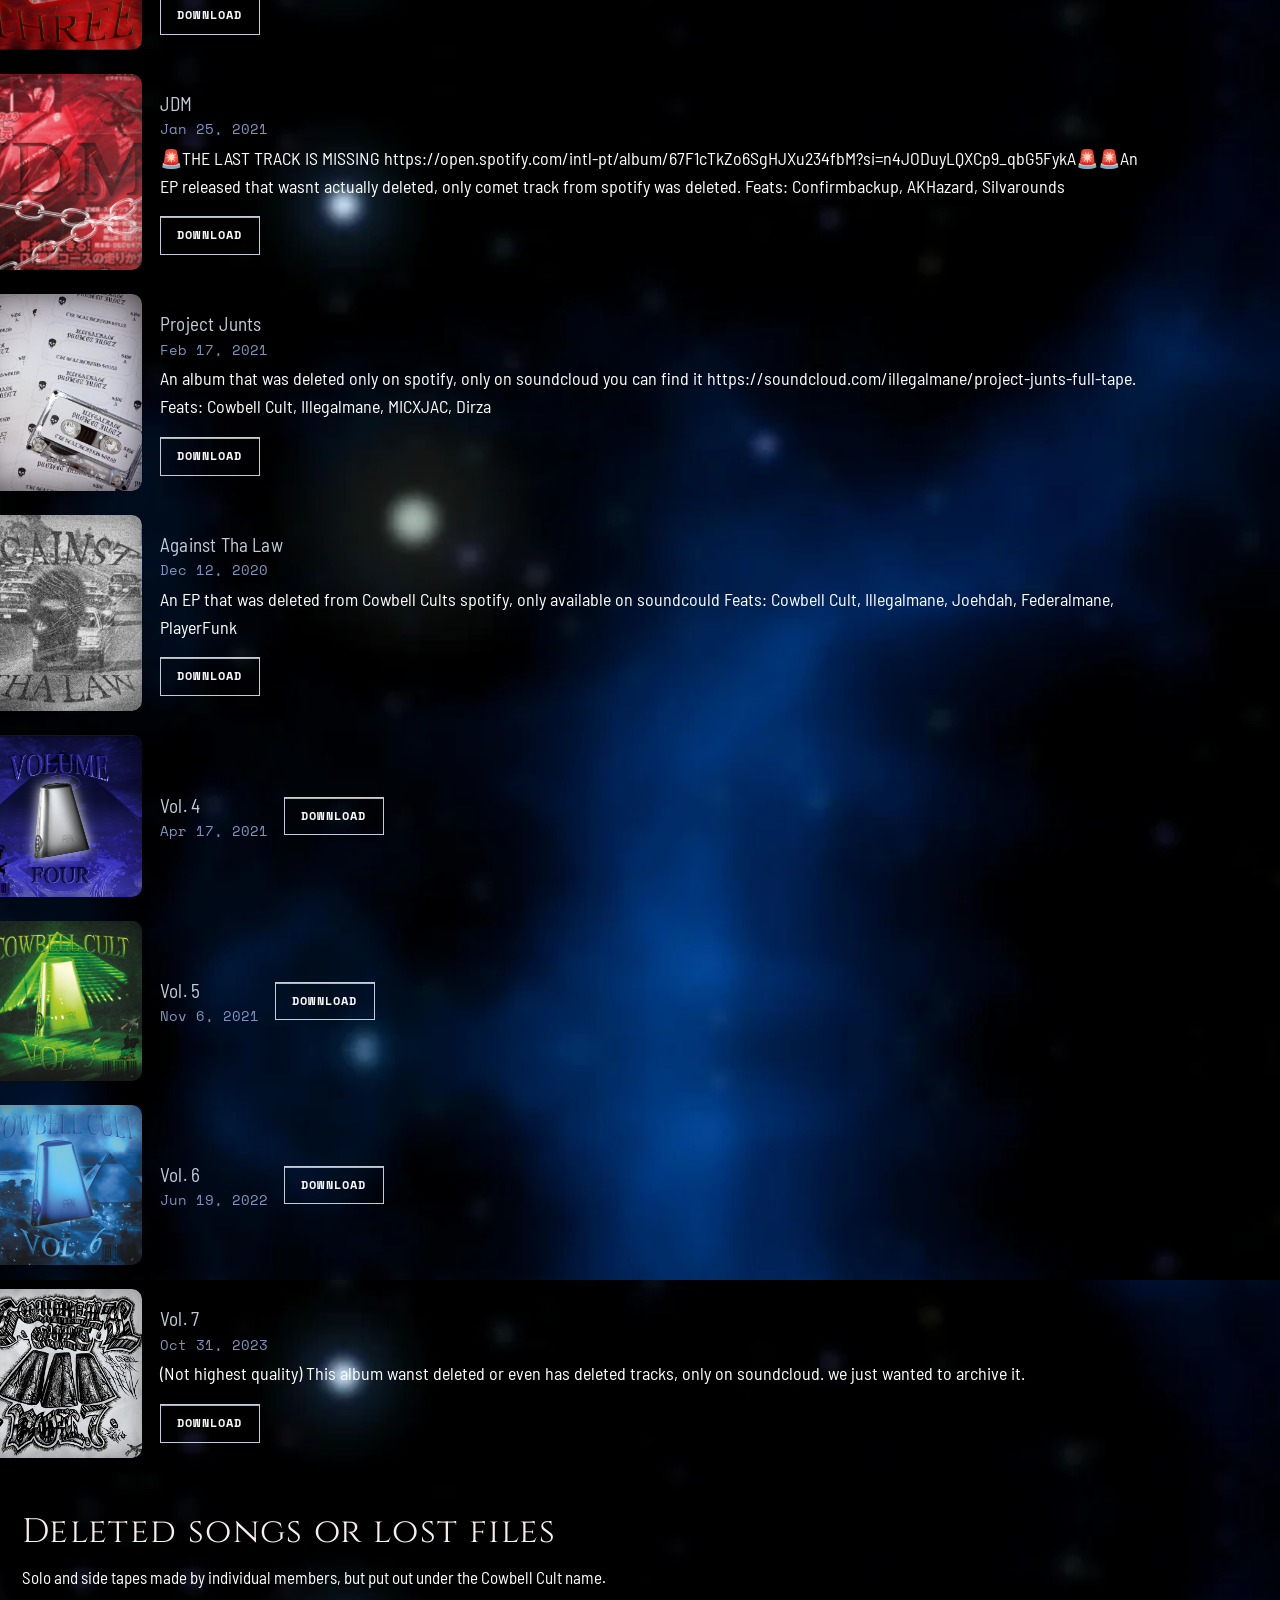
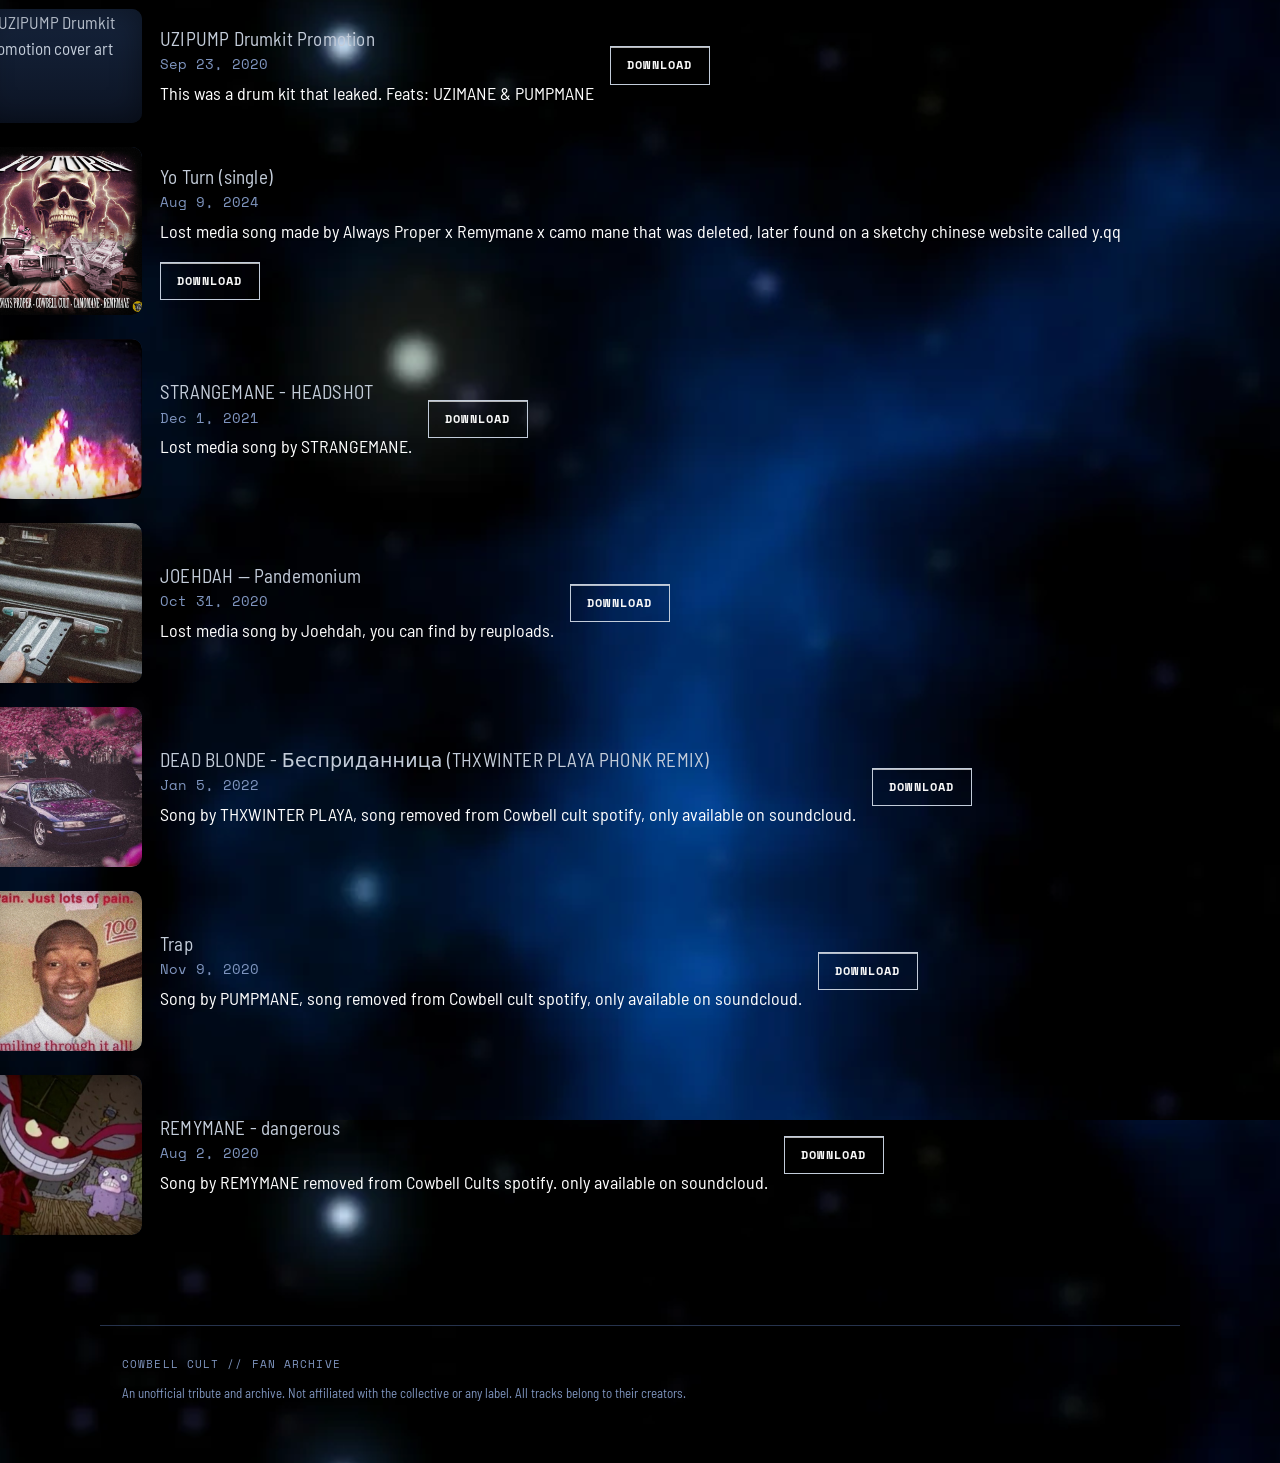
==== commit e3101762: "Update index.html" ====
--- a/archive/index.html
+++ b/archive/index.html
@@ -148,11 +148,9 @@
 <main>
   <div>
     <div class="sec-head" style="margin-left: -100px; margin-top: 10px;" ><h2>Updates</h2></div>
-    <p style="font-size: 24px; margin-left: -100px;">✅We added the tracks to Forbidden Tapes that were missing</p>
-    <p style="font-size: 24px; margin-top:-20px; margin-left: -100px;">✅1 more track was added to Memphis revival FULL MOON</p>
     <p style="font-size: 24px; margin-top:-20px; margin-left: -100px;">🚩Jdm is missing a track called Run Into Yo Ass - Comfirmbackup, UNSACREDMANE, we are trying to add it</p>
-    <p style="font-size: 24px; margin-top:-20px; margin-left: -100px;">✅Vol.7 was replaced with better higher quality tracks and with a higher cover quality(it was downloaded with lucida.to it is not the highest quality)</p>
-    </div><p style="font-size: 24px; margin-top:-20px; margin-left: -100px;">🚩Only Vol.1 vol.4 both WAS and Are missing tracks,we checked every album again and again, we will add the missing ones about 3 tracks</p>
+    </div><p style="font-size: 24px; margin-top:-20px; margin-left: -100px;">✅We added the vol.1 missing tracks (big daw status, grimane - posted)</p>
+     <p style="font-size: 24px; margin-top:-20px; margin-left: -100px;">🚩Vol.4 is missing a track called Clown mix, we are adding it</p>
     </div><p style="font-size: 24px; margin-top:-20px; margin-left: -65px;">Missing tracks: https://on.soundcloud.com/N5lgjymdGlA0yV0tqG and https://on.soundcloud.com/wmSKnNq1GXR9EAiBUj and https://on.soundcloud.com/jXuCdhKf2P5pChC0nK</p>
   <div class="sec-head" style="margin-top:40px; margin-left: -100px;"><h2>Albums/Eps</h2></div>
   <div class="tapes" id="tapes-root"></div>
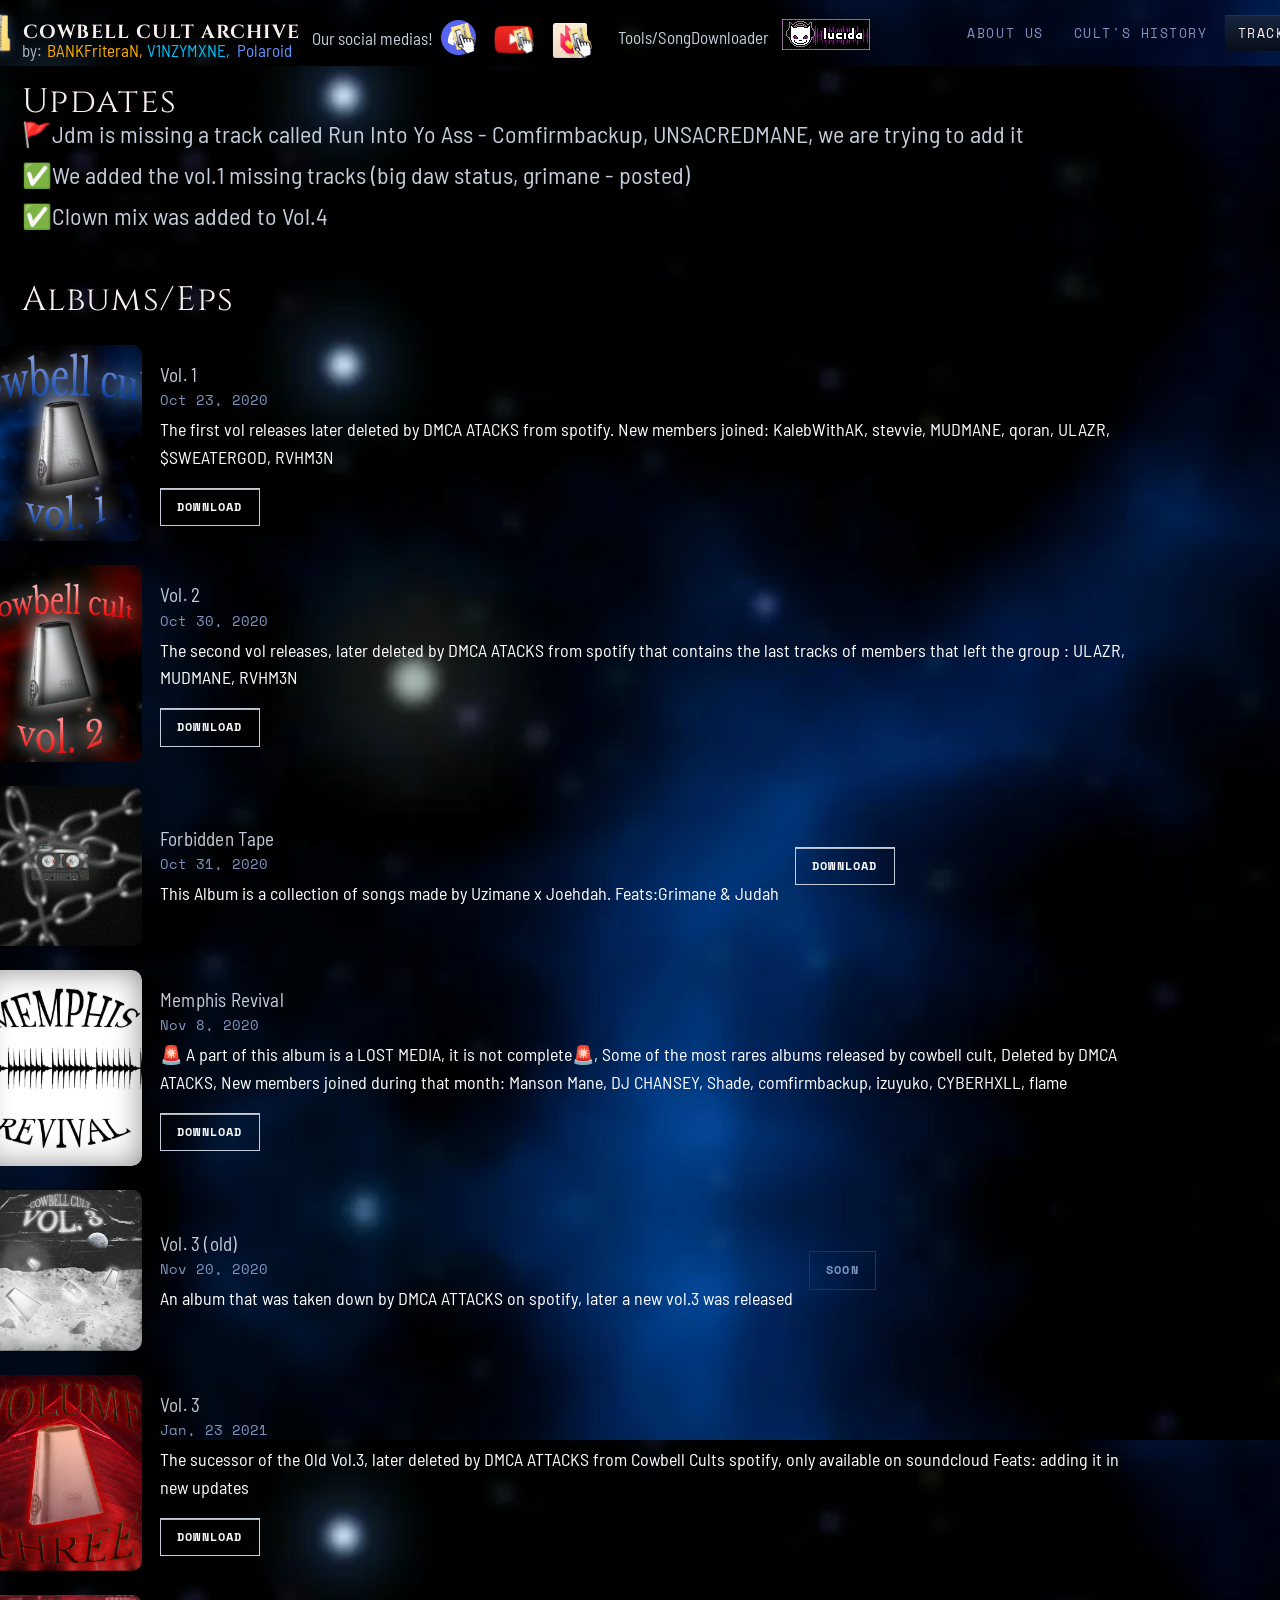
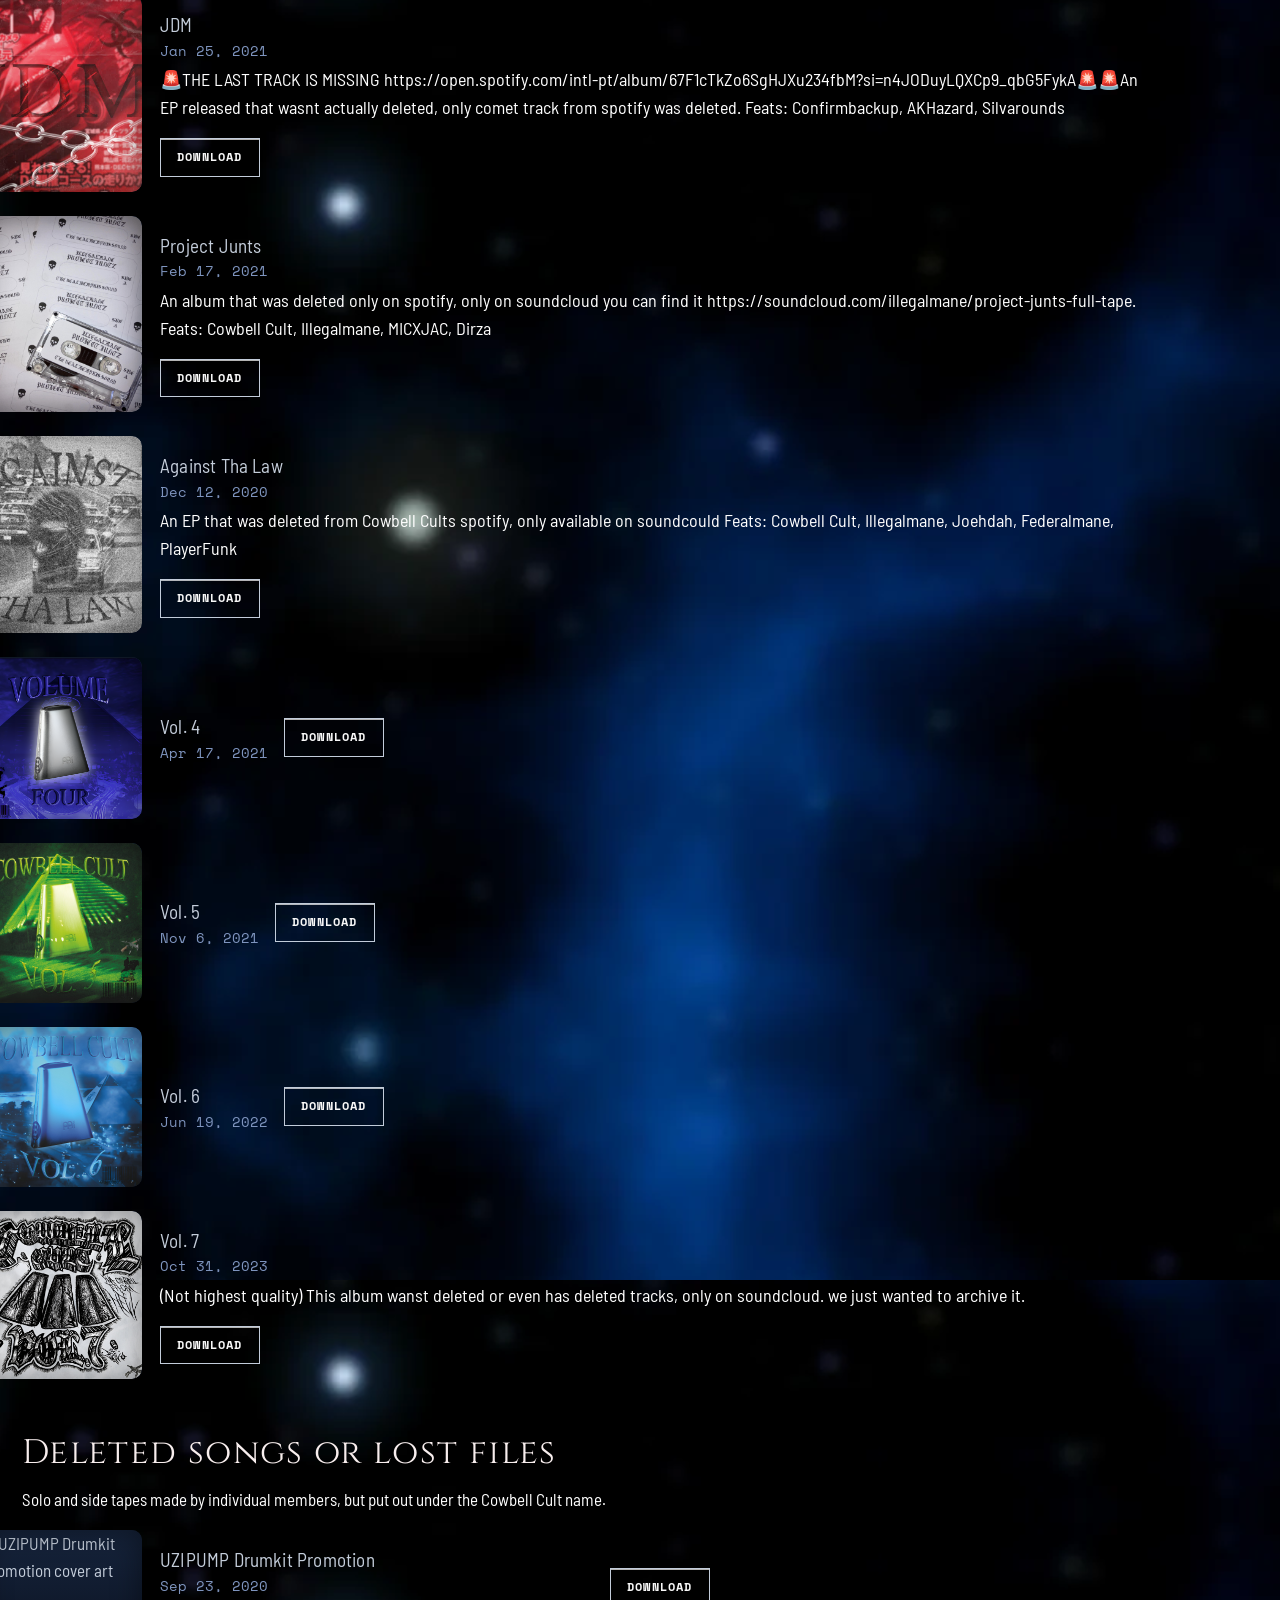
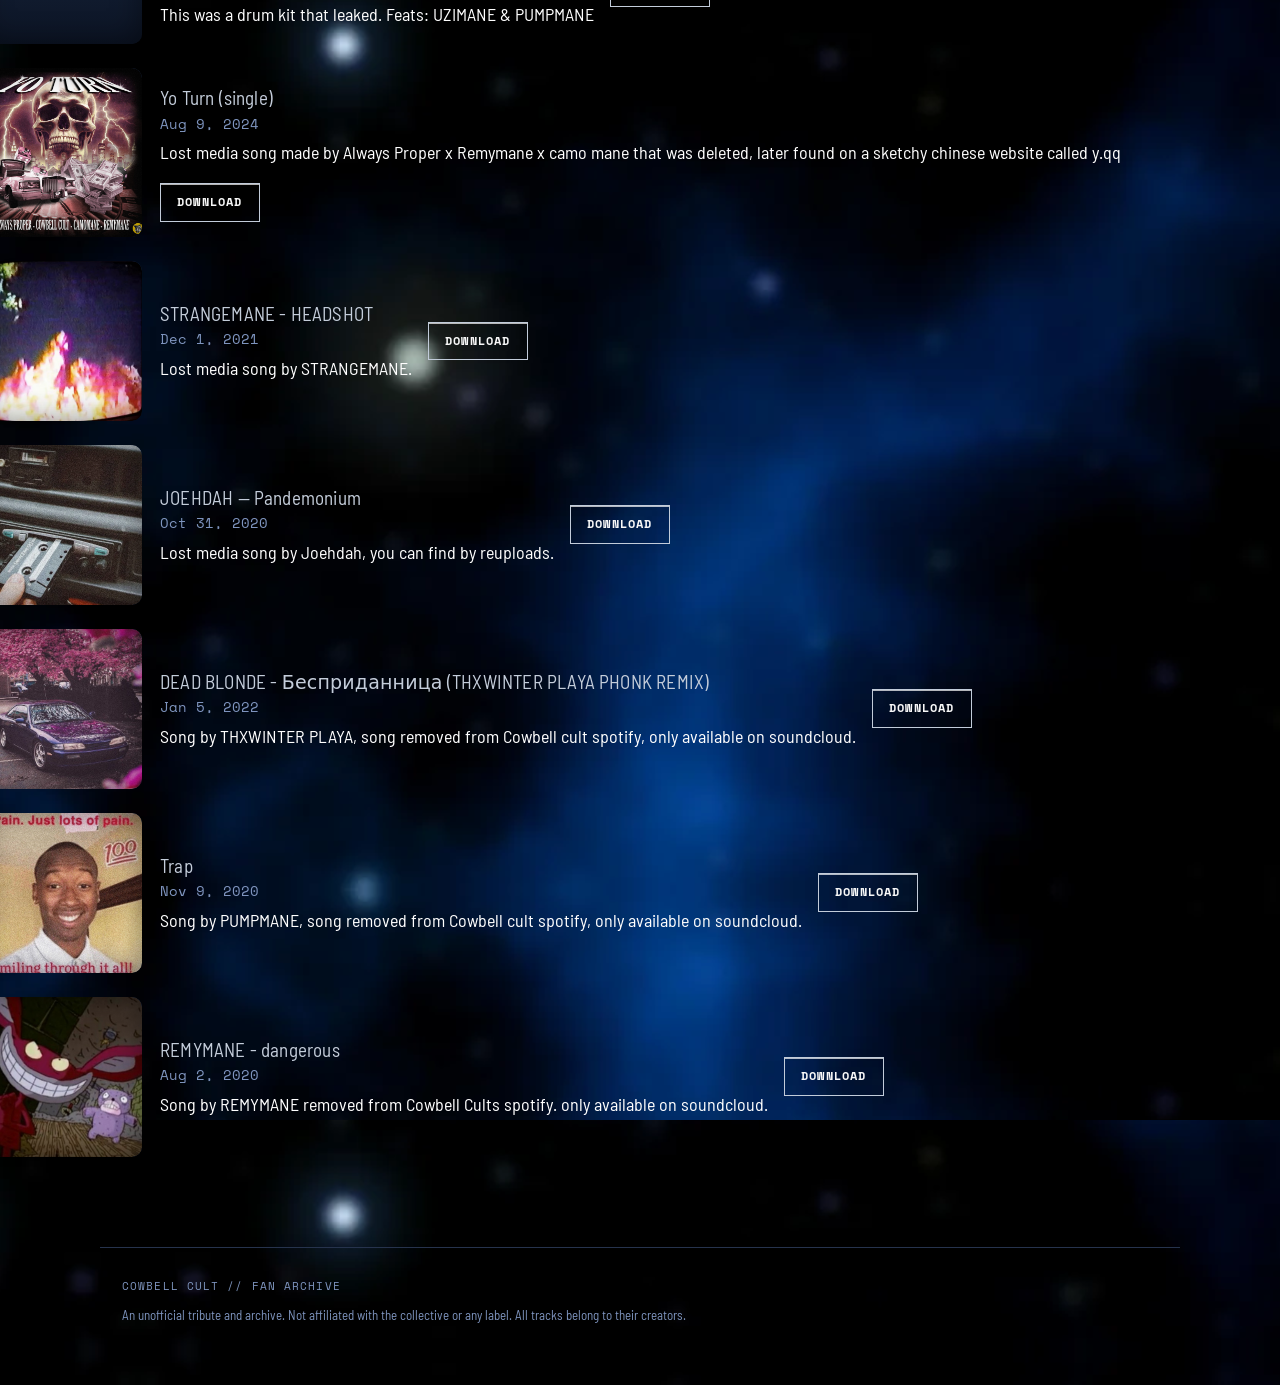
==== commit 501addf0: "Update index.html" ====
--- a/archive/index.html
+++ b/archive/index.html
@@ -150,8 +150,7 @@
     <div class="sec-head" style="margin-left: -100px; margin-top: 10px;" ><h2>Updates</h2></div>
     <p style="font-size: 24px; margin-top:-20px; margin-left: -100px;">🚩Jdm is missing a track called Run Into Yo Ass - Comfirmbackup, UNSACREDMANE, we are trying to add it</p>
     </div><p style="font-size: 24px; margin-top:-20px; margin-left: -100px;">✅We added the vol.1 missing tracks (big daw status, grimane - posted)</p>
-     <p style="font-size: 24px; margin-top:-20px; margin-left: -100px;">🚩Vol.4 is missing a track called Clown mix, we are adding it</p>
-    </div><p style="font-size: 24px; margin-top:-20px; margin-left: -65px;">Missing tracks: https://on.soundcloud.com/N5lgjymdGlA0yV0tqG and https://on.soundcloud.com/wmSKnNq1GXR9EAiBUj and https://on.soundcloud.com/jXuCdhKf2P5pChC0nK</p>
+     <p style="font-size: 24px; margin-top:-20px; margin-left: -100px;">✅Clown mix was added to Vol.4</p>
   <div class="sec-head" style="margin-top:40px; margin-left: -100px;"><h2>Albums/Eps</h2></div>
   <div class="tapes" id="tapes-root"></div>
   <div class="sec-head" style="margin-top:48px; margin-left: -100px;">
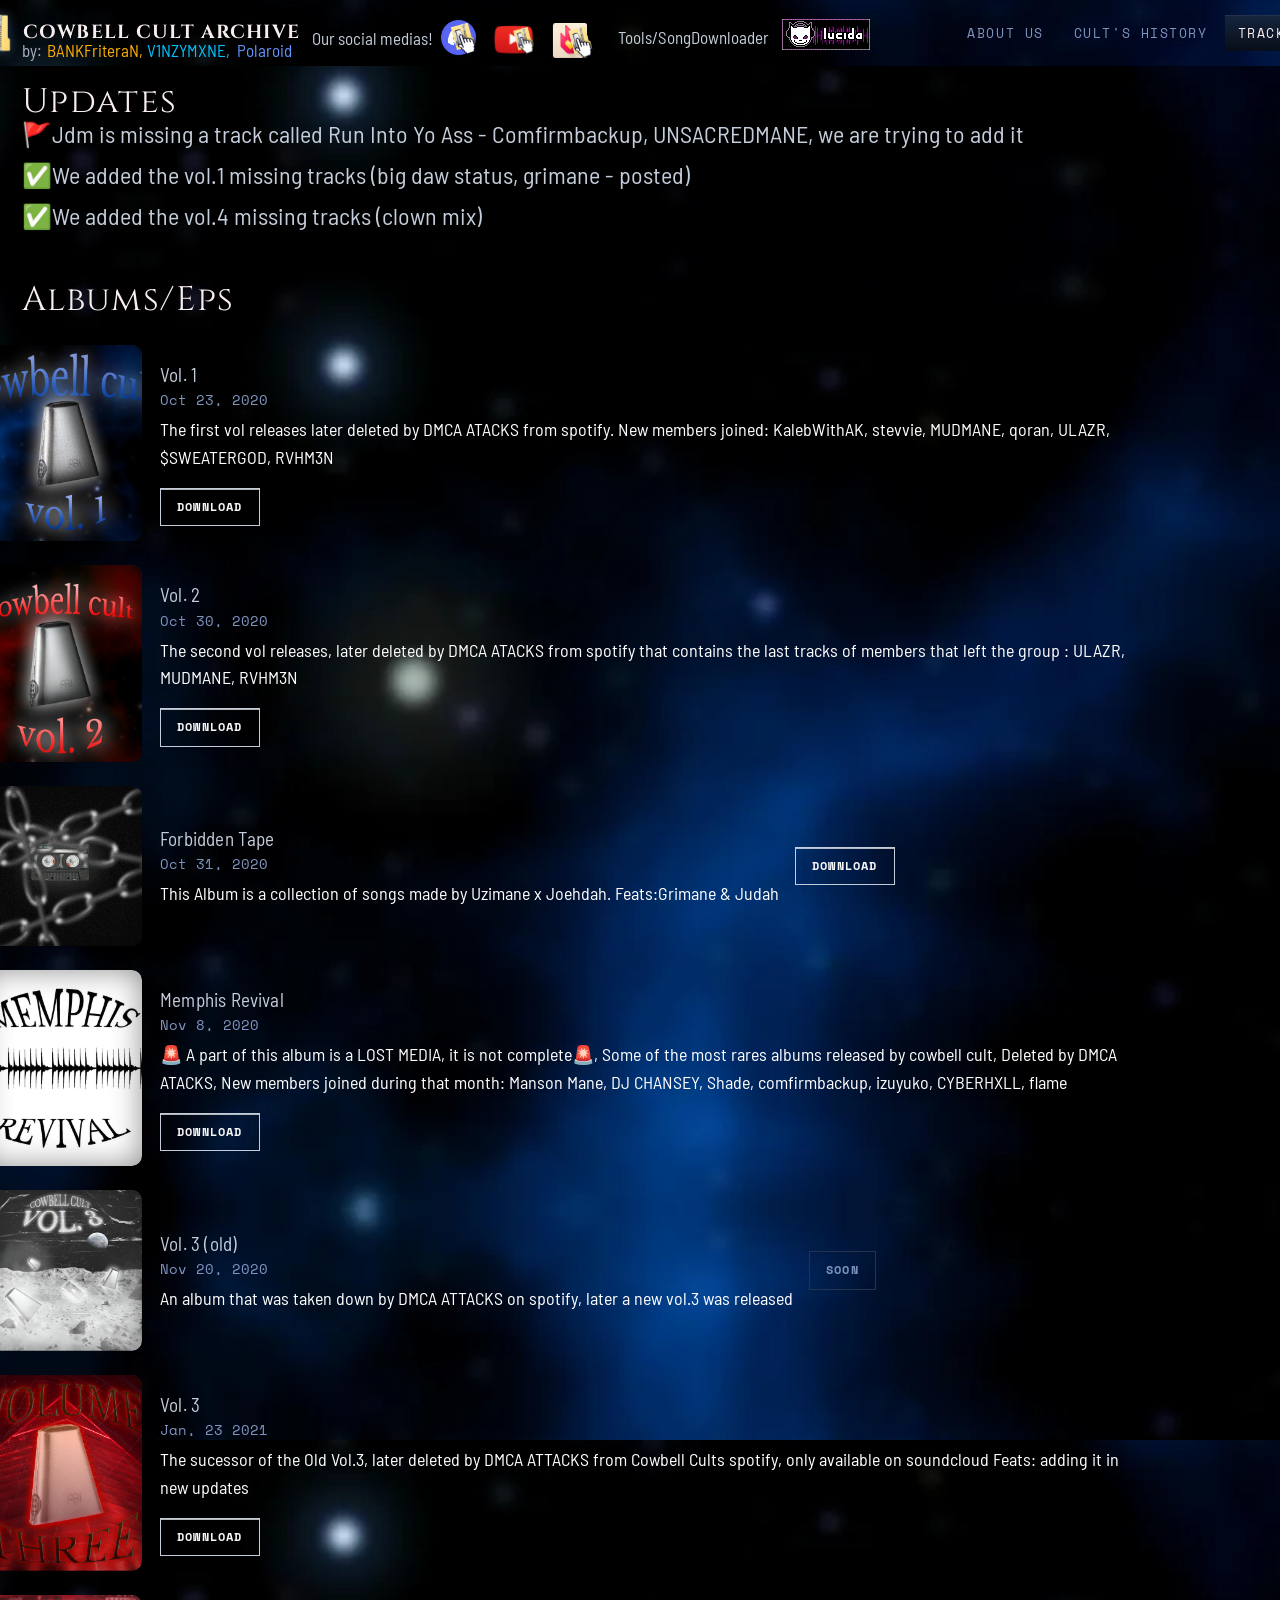
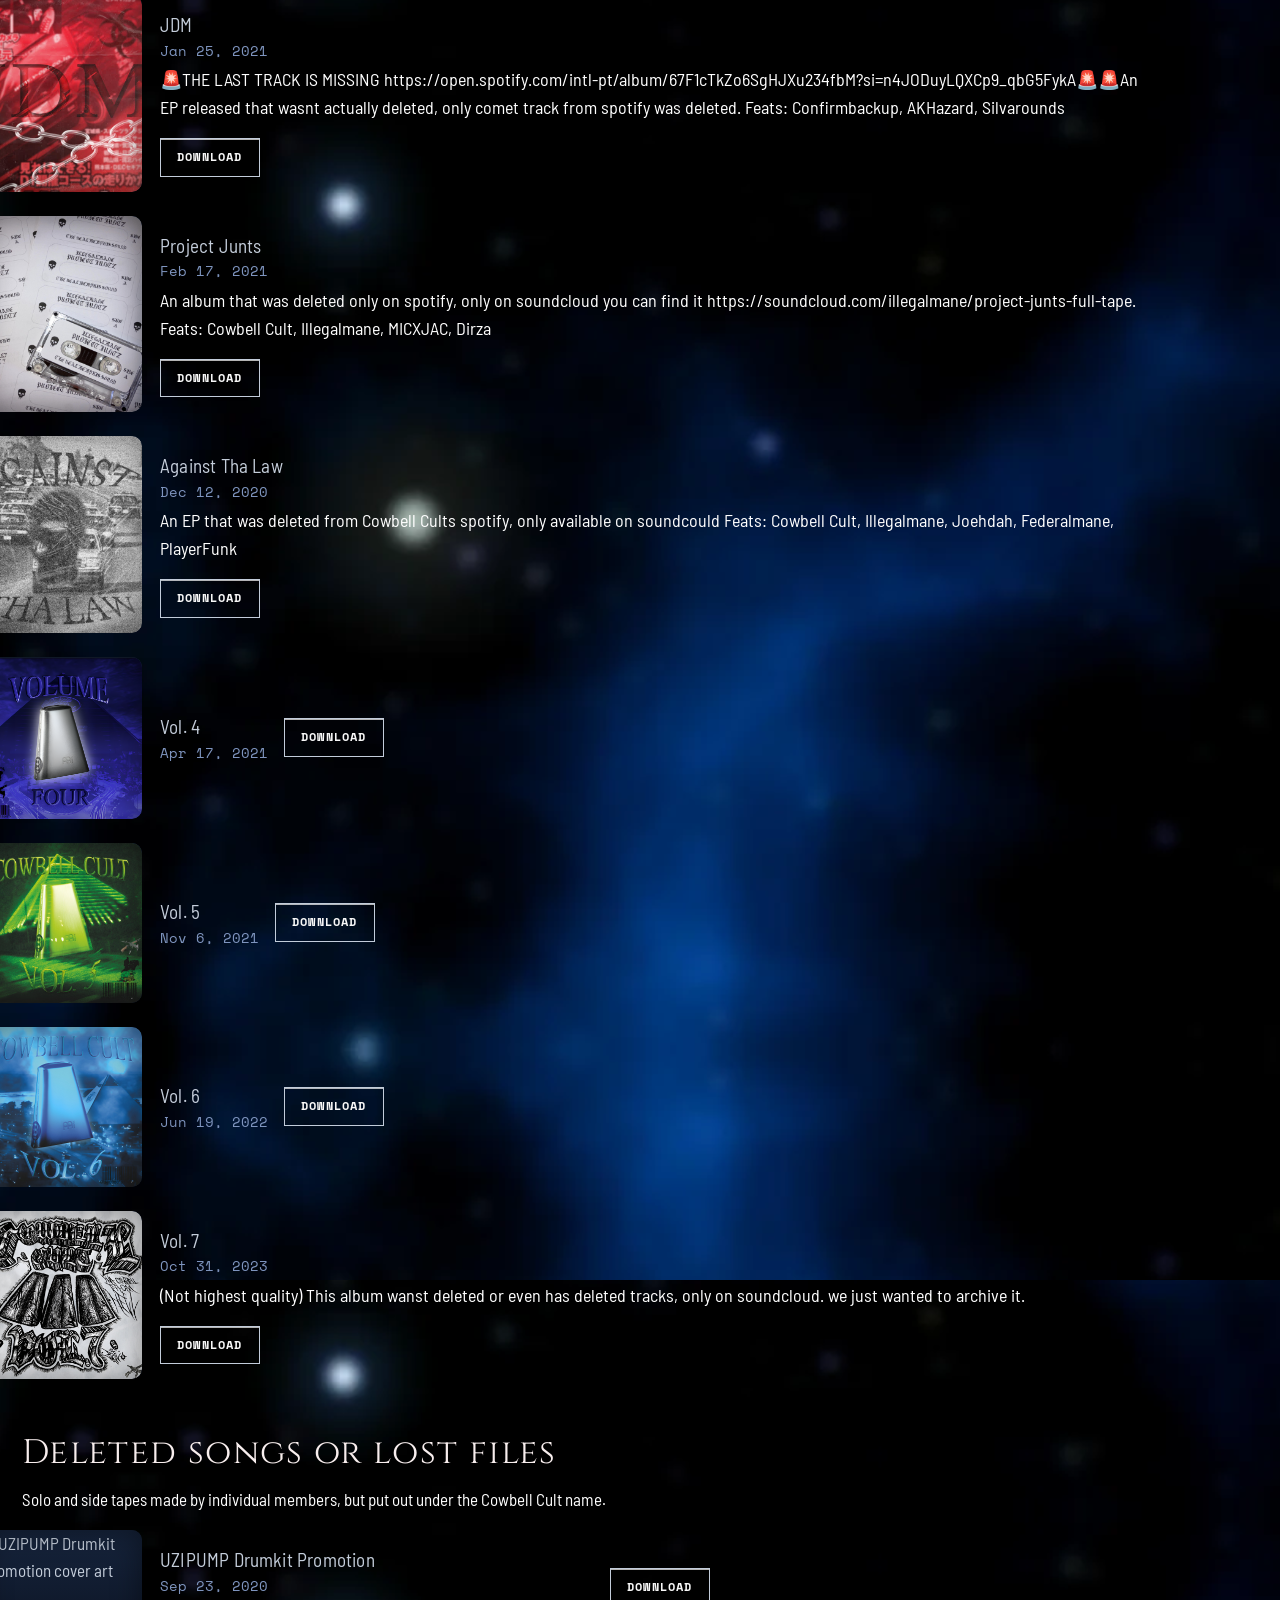
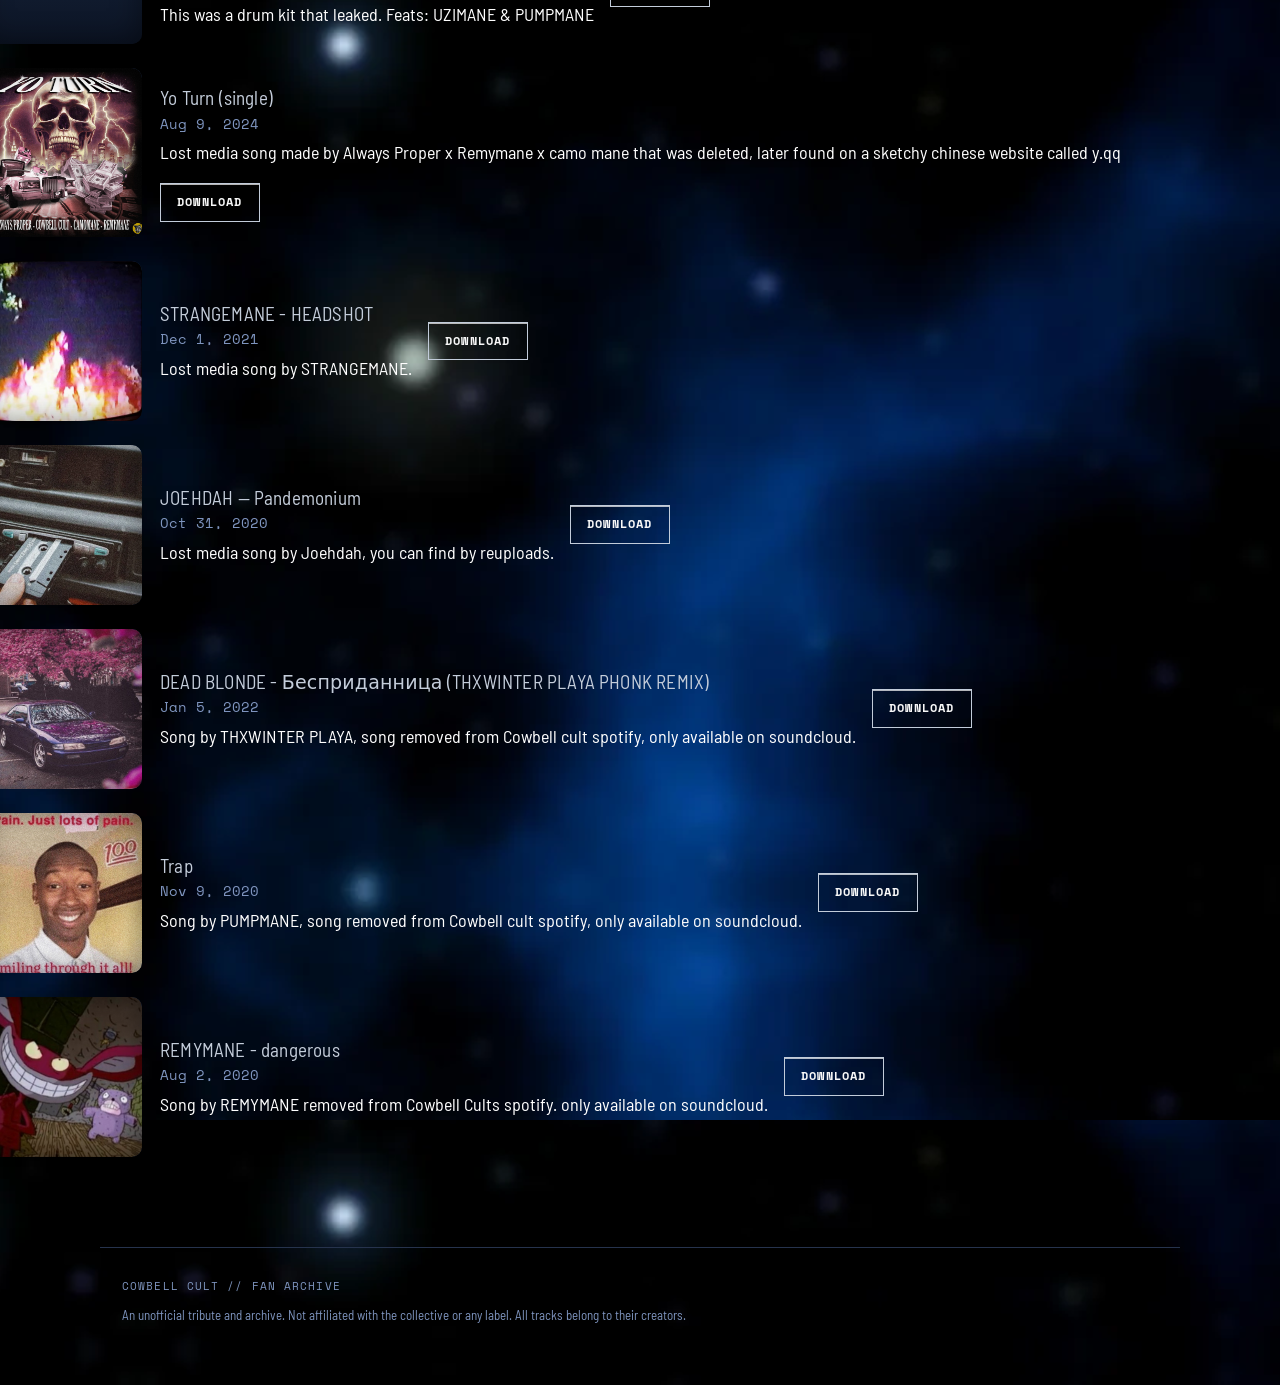
==== commit 4581caf7: "Update index.html" ====
--- a/archive/index.html
+++ b/archive/index.html
@@ -150,7 +150,7 @@
     <div class="sec-head" style="margin-left: -100px; margin-top: 10px;" ><h2>Updates</h2></div>
     <p style="font-size: 24px; margin-top:-20px; margin-left: -100px;">🚩Jdm is missing a track called Run Into Yo Ass - Comfirmbackup, UNSACREDMANE, we are trying to add it</p>
     </div><p style="font-size: 24px; margin-top:-20px; margin-left: -100px;">✅We added the vol.1 missing tracks (big daw status, grimane - posted)</p>
-     <p style="font-size: 24px; margin-top:-20px; margin-left: -100px;">✅Clown mix was added to Vol.4</p>
+     <p style="font-size: 24px; margin-top:-20px; margin-left: -100px;">✅We added the vol.4 missing tracks (clown mix)</p>
   <div class="sec-head" style="margin-top:40px; margin-left: -100px;"><h2>Albums/Eps</h2></div>
   <div class="tapes" id="tapes-root"></div>
   <div class="sec-head" style="margin-top:48px; margin-left: -100px;">
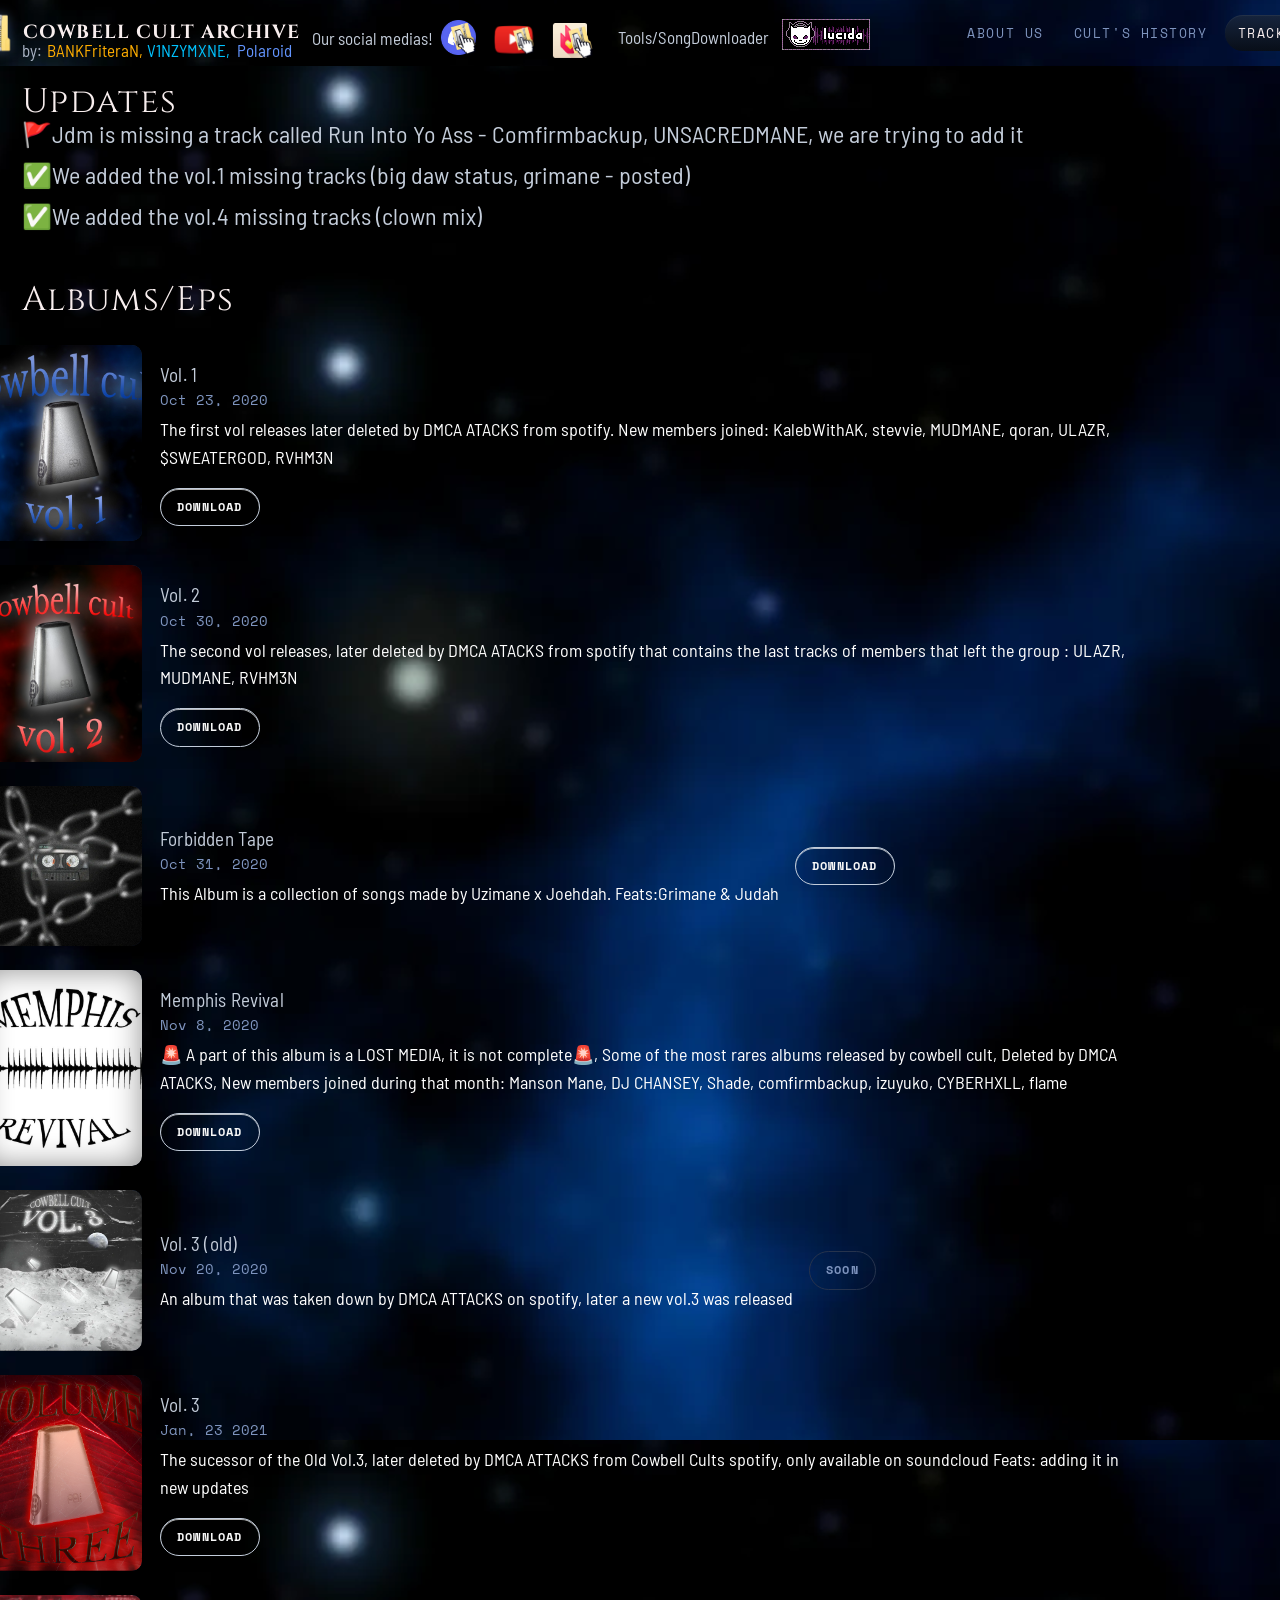
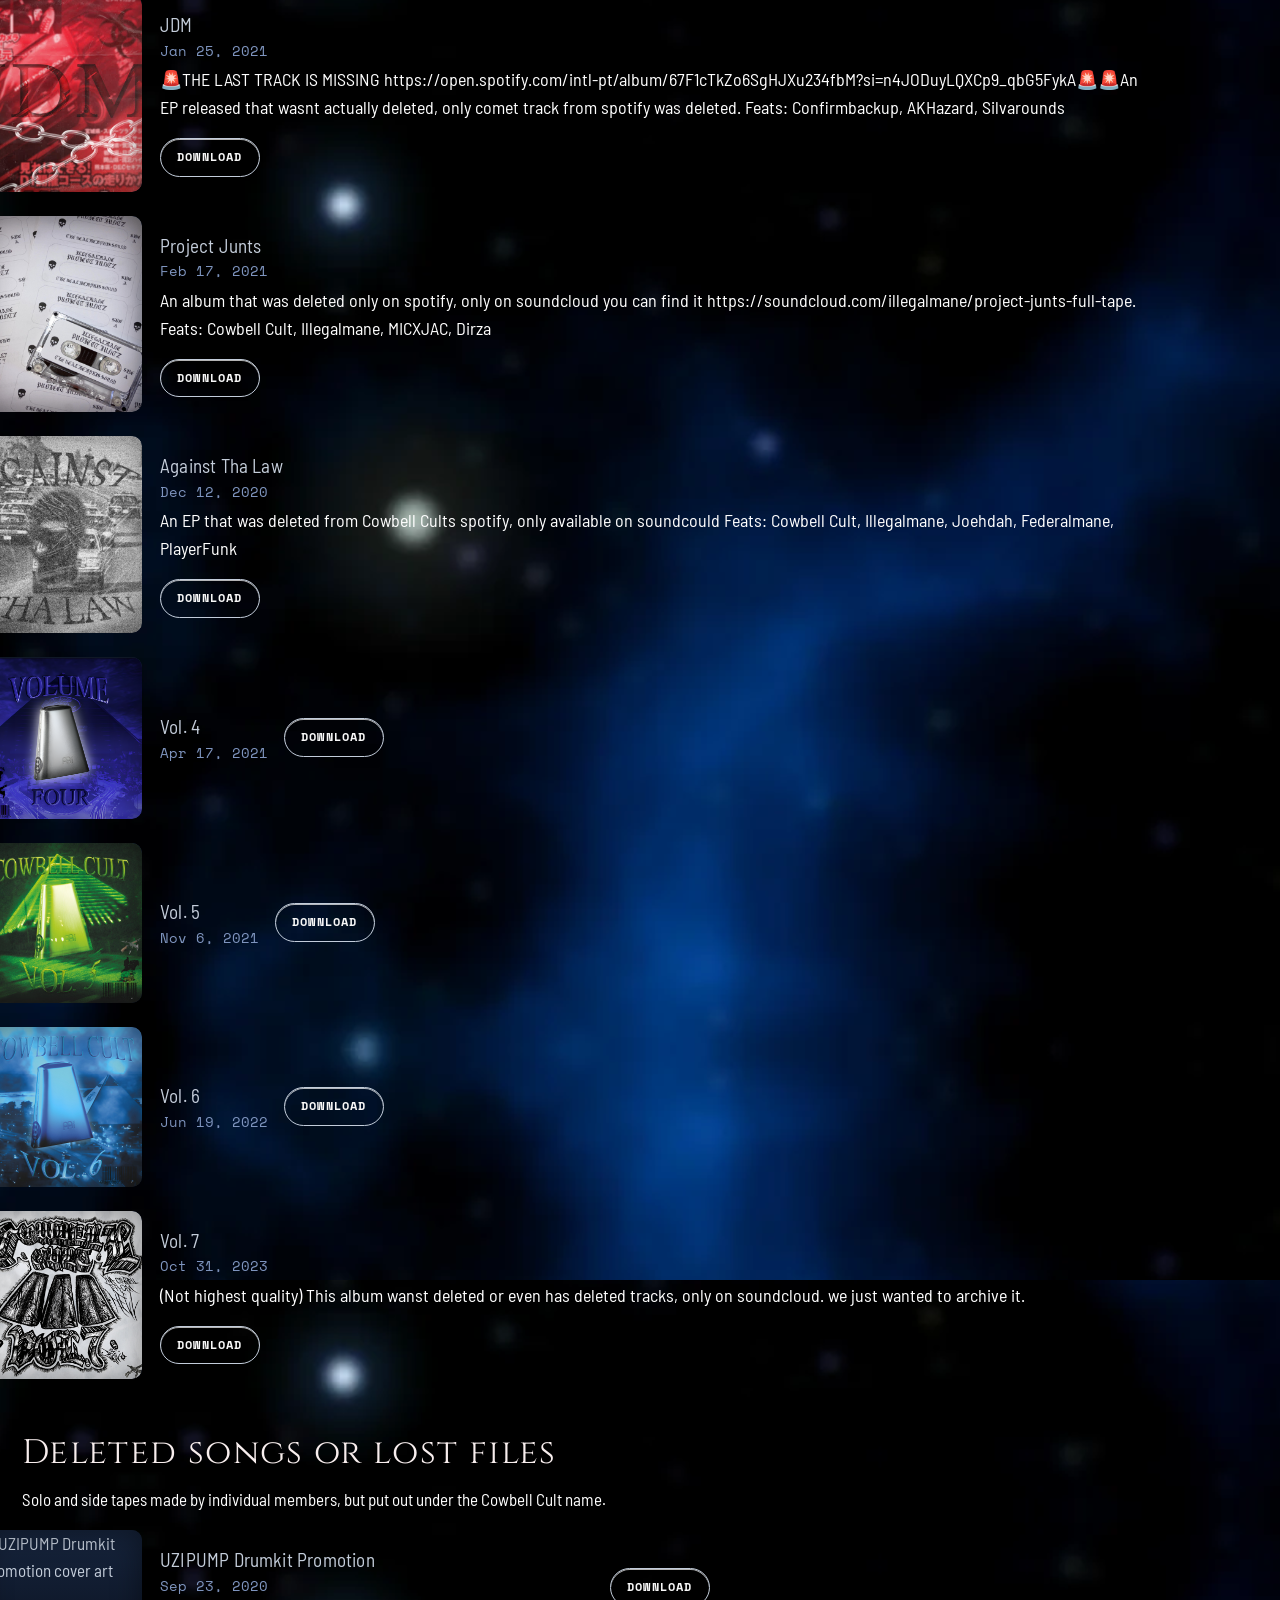
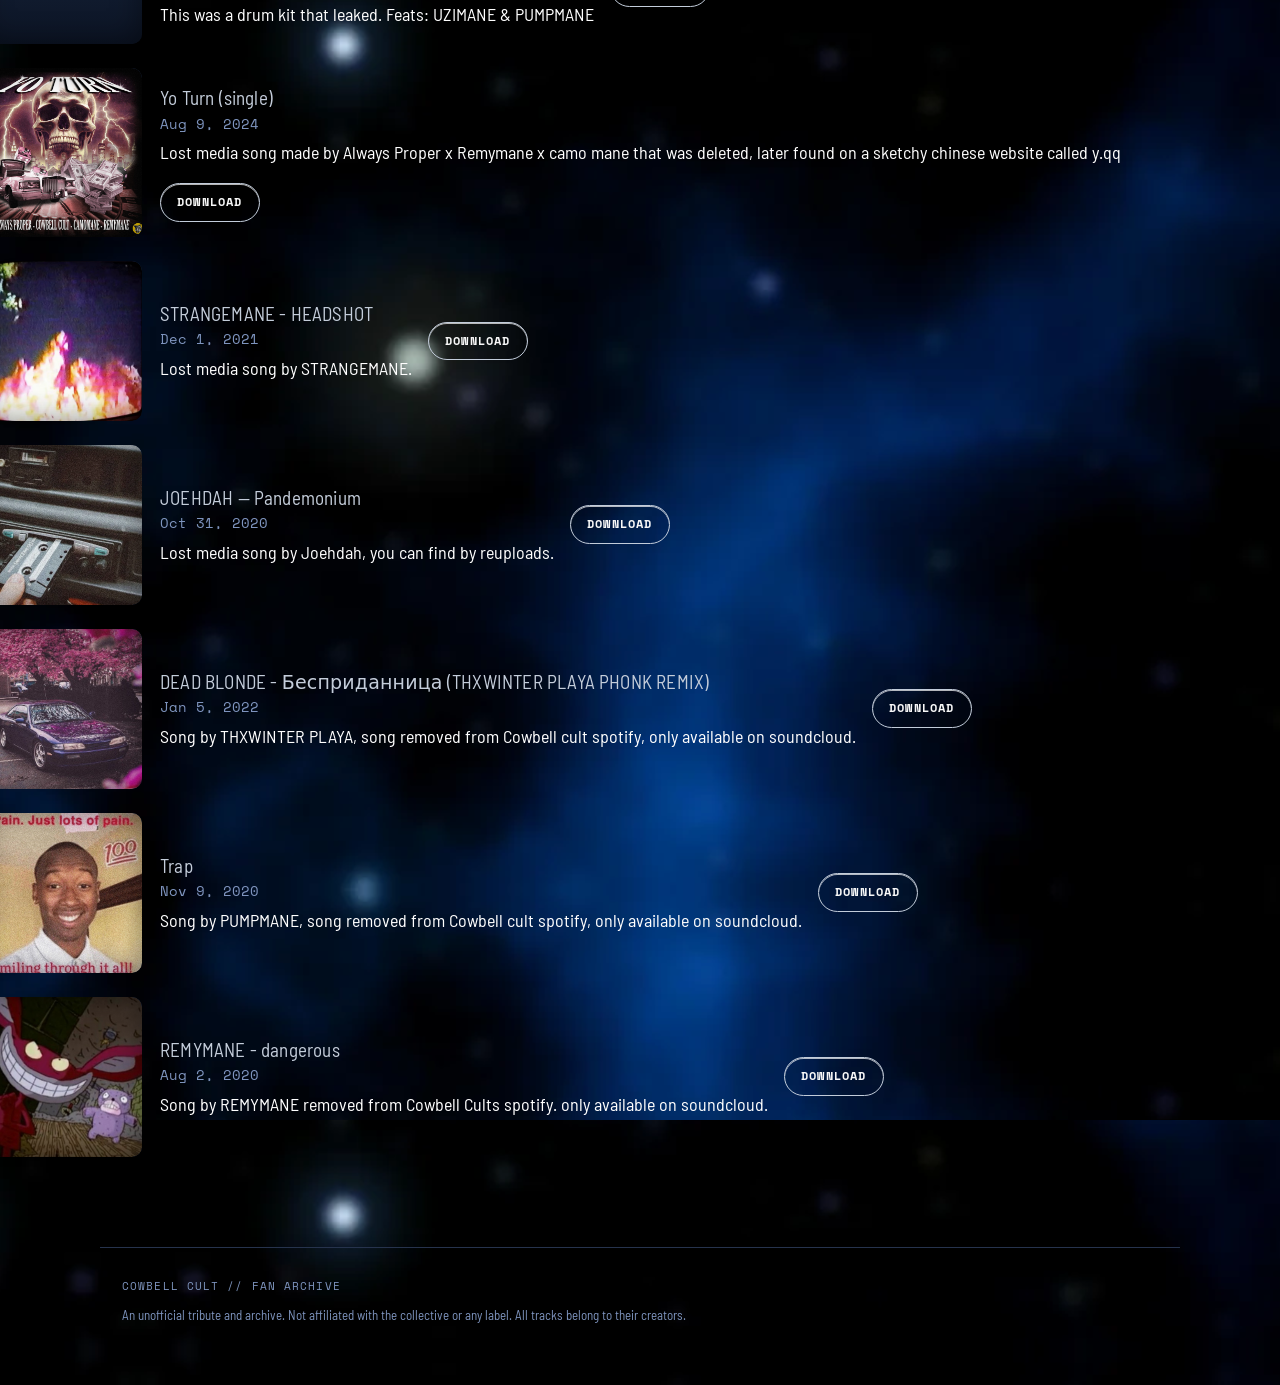
==== commit 7ff486e8: "Update index.html" ====
--- a/archive/index.html
+++ b/archive/index.html
@@ -40,7 +40,7 @@
 nav{margin-right: -300px;display:flex;gap:4px}
 .tab{ font-family:"Space Mono",monospace;font-size:13px;letter-spacing:.12em;text-transform:uppercase;color:var(--chrome-lo); padding:8px 13px;cursor:pointer;transition:color .18s;display:inline-block}.tab{font-family:"Space Mono",monospace;font-size:13px;letter-spacing:.12em;text-transform:uppercase;color:var(--chrome-lo); padding:8px 13px;cursor:pointer;transition:color .18s;display:inline-block}
 .tab:hover{color:var(--chrome-hi)}
-.tab.active{color:var(--chrome-hi);border-color:var(--steel-2);background:linear-gradient(180deg,#16243d,#080e18);box-shadow:inset 0 1px 0 rgba(255,255,255,.06)}
+.tab.active{border-radius: 100px; color:var(--chrome-hi);border-color:var(--steel-2);background:linear-gradient(180deg,#16243d,#080e18);box-shadow:inset 0 1px 0 rgba(255,255,255,.06)}
 .tab:hover{color:var(--chrome-hi)}
 main{max-width:1080px;margin:0 auto;padding:0 22px 90px}
 .hero{padding:64px 0 30px;position:relative;text-align:center}
@@ -89,9 +89,9 @@
 .tape .left .feat{border-radius:10px;color:var(--ink-dim);font-size:18px;margin-top:5px}
 .tape .right{border-radius:10px;display:flex;align-items:center;gap:10px}
 .fmt{font-family:"Space Mono",monospace;font-size:10px;letter-spacing:.1em;color:var(--chrome-lo);border:1px solid var(--steel);padding:3px 7px;white-space:nowrap}
-.dl{font-family:"Space Mono",monospace;font-size:12px;letter-spacing:.1em;text-transform:uppercase; color: #f8f8f8; font-weight:700; background:linear-gradient(180deg,#ff000000, #81818100);border:1px solid #c2ccda;padding:9px 16px;cursor:pointer;box-shadow:inset 0 1px 0 rgba(255,255,255,.7);transition:background .16s;white-space:nowrap}
-.dl:hover{background:linear-gradient(180deg,#f7f8fc81)}
-.dl.disabled{background:linear-gradient(180deg,#2a365000,#1a243600);color:var(--chrome-lo);border-color:var(--steel);box-shadow:none;cursor:not-allowed}
+.dl{border-radius: 100px; font-family:"Space Mono",monospace;font-size:12px;letter-spacing:.1em;text-transform:uppercase; color: #f8f8f8; font-weight:700; background:linear-gradient(180deg,#ff000000, #81818100);border:1px solid #c2ccda;padding:9px 16px;cursor:pointer;box-shadow:inset 0 1px 0 rgba(255,255,255,.7);transition:background .16s;white-space:nowrap}
+.dl:hover{border-radius: 100px; background:linear-gradient(180deg,#f7f8fc81)}
+.dl.disabled{border-radius: 100px; background:linear-gradient(180deg,#2a365000,#1a243600);color:var(--chrome-lo);border-color:var(--steel);box-shadow:none;cursor:not-allowed}
 footer{max-width:1080px;margin:0 auto;padding:30px 22px 60px;border-top:1px solid var(--steel);color:var(--chrome-lo);font-size:13px}
 footer .mono{font-size:11px;letter-spacing:.1em}
 footer a{color:var(--chrome)}
